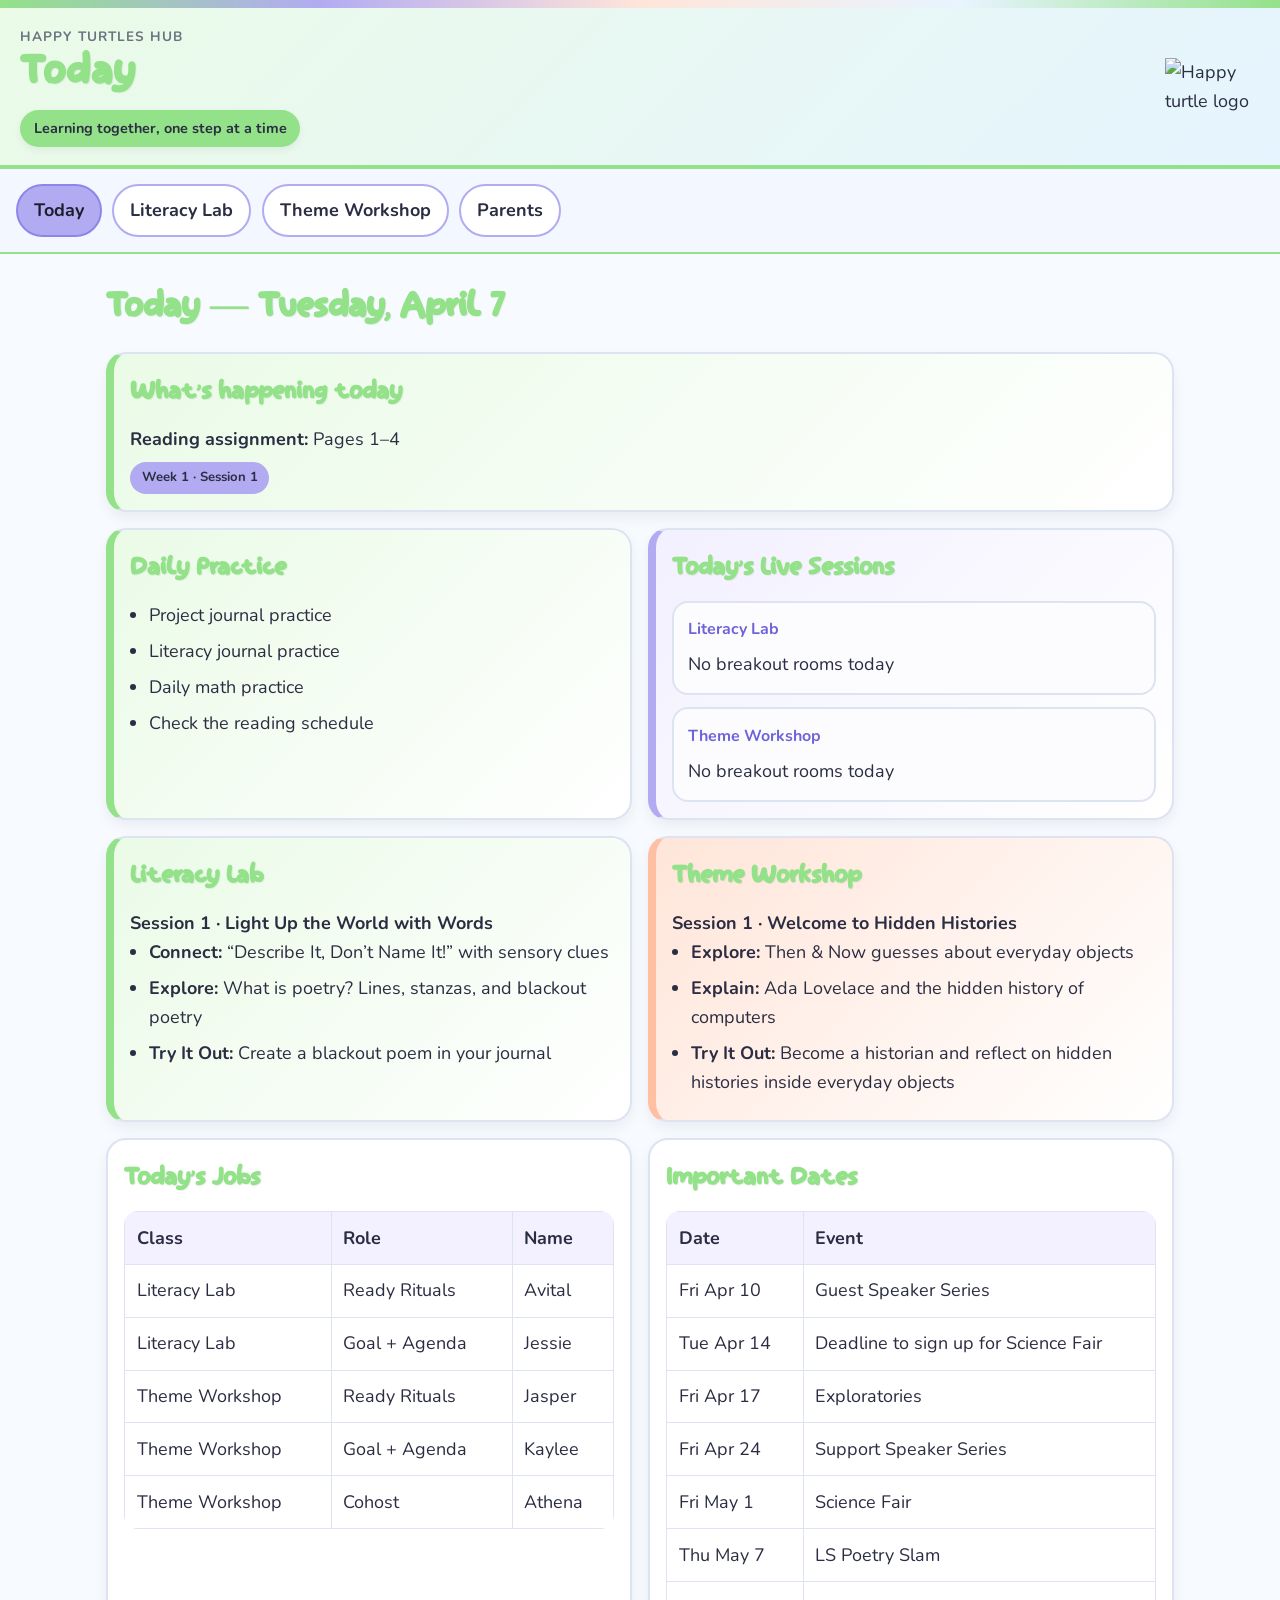
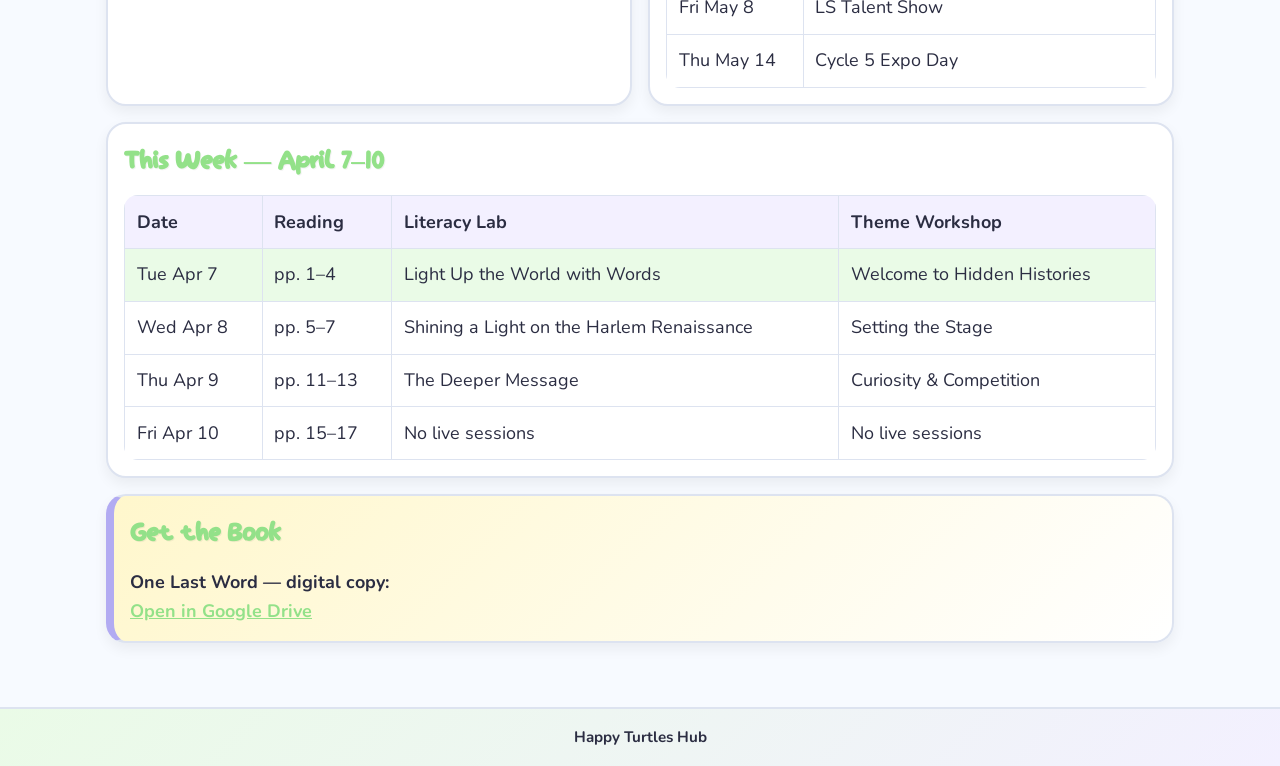
==== index.html @ a8bfcf40 "Improved readability: smaller heading font usage + bigger text" ====
<!DOCTYPE html>
<html lang="en">
<head>
  <link href="https://fonts.googleapis.com/css2?family=Nunito:wght@400;600;700&display=swap" rel="stylesheet">
  <meta charset="UTF-8" />
  <meta name="viewport" content="width=device-width, initial-scale=1.0" />
  <title>Happy Turtles Hub — Today</title>
  <link rel="stylesheet" href="style.css" />
</head>
<body data-page="today">
  <div class="top-bar"></div>

  <header class="site-header">
    <div class="branding">
      <div class="subtitle">Happy Turtles Hub</div>
      <h1>Today</h1>
      <div class="tagline">Learning together, one step at a time</div>
    </div>
    <div class="logo-wrap">
      <img src="images/happy-turtle.png" alt="Happy turtle logo" />
    </div>
  </header>

  <nav class="main-nav">
    <a href="index.html" data-page="today">Today</a>
    <a href="literacy.html" data-page="literacy">Literacy Lab</a>
    <a href="theme.html" data-page="theme">Theme Workshop</a>
    <a href="parents.html" data-page="parents">Parents</a>
  </nav>

  <main class="container">
    <h2 class="page-title">Today — Tuesday, April 7</h2>

    <section class="hero-card">
      <h3 class="section-title">What’s happening today</h3>
      <p><strong>Reading assignment:</strong> Pages 1–4</p>
      <div class="badge">Week 1 · Session 1</div>
    </section>

    <section class="grid-2">
      <div class="card green-card">
        <h3 class="section-title">Daily Practice</h3>
        <ul class="pretty-list">
          <li>Project journal practice</li>
          <li>Literacy journal practice</li>
          <li>Daily math practice</li>
          <li>Check the reading schedule</li>
        </ul>
      </div>

      <div class="card lavender-card">
        <h3 class="section-title">Today’s Live Sessions</h3>
        <div class="info-box">
          <h3>Literacy Lab</h3>
          <p>No breakout rooms today</p>
        </div>
        <div class="info-box" style="margin-top:.75rem;">
          <h3>Theme Workshop</h3>
          <p>No breakout rooms today</p>
        </div>
      </div>
    </section>

    <section class="grid-2">
      <div class="card green-card">
        <h3 class="section-title">Literacy Lab</h3>
        <p><strong>Session 1 · Light Up the World with Words</strong></p>
        <ul class="pretty-list">
          <li><strong>Connect:</strong> “Describe It, Don’t Name It!” with sensory clues</li>
          <li><strong>Explore:</strong> What is poetry? Lines, stanzas, and blackout poetry</li>
          <li><strong>Try It Out:</strong> Create a blackout poem in your journal</li>
        </ul>
      </div>

      <div class="card mauve-card">
        <h3 class="section-title">Theme Workshop</h3>
        <p><strong>Session 1 · Welcome to Hidden Histories</strong></p>
        <ul class="pretty-list">
          <li><strong>Explore:</strong> Then &amp; Now guesses about everyday objects</li>
          <li><strong>Explain:</strong> Ada Lovelace and the hidden history of computers</li>
          <li><strong>Try It Out:</strong> Become a historian and reflect on hidden histories inside everyday objects</li>
        </ul>
      </div>
    </section>

    <section class="grid-2">
      <div class="table-card">
        <h3 class="section-title">Today’s Jobs</h3>
        <div class="table-wrap">
          <table>
            <tr>
              <th>Class</th>
              <th>Role</th>
              <th>Name</th>
            </tr>
            <tr>
              <td>Literacy Lab</td>
              <td>Ready Rituals</td>
              <td>Avital</td>
            </tr>
            <tr>
              <td>Literacy Lab</td>
              <td>Goal + Agenda</td>
              <td>Jessie</td>
            </tr>
            <tr>
              <td>Theme Workshop</td>
              <td>Ready Rituals</td>
              <td>Jasper</td>
            </tr>
            <tr>
              <td>Theme Workshop</td>
              <td>Goal + Agenda</td>
              <td>Kaylee</td>
            </tr>
            <tr>
              <td>Theme Workshop</td>
              <td>Cohost</td>
              <td>Athena</td>
            </tr>
          </table>
        </div>
      </div>

      <div class="table-card">
        <h3 class="section-title">Important Dates</h3>
        <div class="table-wrap">
          <table>
            <tr>
              <th>Date</th>
              <th>Event</th>
            </tr>
            <tr><td>Fri Apr 10</td><td>Guest Speaker Series</td></tr>
            <tr><td>Tue Apr 14</td><td>Deadline to sign up for Science Fair</td></tr>
            <tr><td>Fri Apr 17</td><td>Exploratories</td></tr>
            <tr><td>Fri Apr 24</td><td>Support Speaker Series</td></tr>
            <tr><td>Fri May 1</td><td>Science Fair</td></tr>
            <tr><td>Thu May 7</td><td>LS Poetry Slam</td></tr>
            <tr><td>Fri May 8</td><td>LS Talent Show</td></tr>
            <tr><td>Thu May 14</td><td>Cycle 5 Expo Day</td></tr>
          </table>
        </div>
      </div>
    </section>

    <section class="table-card">
      <h3 class="section-title">This Week — April 7–10</h3>
      <div class="table-wrap">
        <table>
          <tr>
            <th>Date</th>
            <th>Reading</th>
            <th>Literacy Lab</th>
            <th>Theme Workshop</th>
          </tr>
          <tr class="highlight">
            <td>Tue Apr 7</td>
            <td>pp. 1–4</td>
            <td>Light Up the World with Words</td>
            <td>Welcome to Hidden Histories</td>
          </tr>
          <tr>
            <td>Wed Apr 8</td>
            <td>pp. 5–7</td>
            <td>Shining a Light on the Harlem Renaissance</td>
            <td>Setting the Stage</td>
          </tr>
          <tr>
            <td>Thu Apr 9</td>
            <td>pp. 11–13</td>
            <td>The Deeper Message</td>
            <td>Curiosity &amp; Competition</td>
          </tr>
          <tr>
            <td>Fri Apr 10</td>
            <td>pp. 15–17</td>
            <td>No live sessions</td>
            <td>No live sessions</td>
          </tr>
        </table>
      </div>
    </section>

    <section class="notice">
      <h3 class="section-title">Get the Book</h3>
      <p><strong>One Last Word — digital copy:</strong></p>
      <p><a href="https://drive.google.com/file/d/1UUTqs_-cqNuvgkLL2wkO8RVBttoRMErt/view" target="_blank">Open in Google Drive</a></p>
    </section>
  </main>

  <footer class="footer">Happy Turtles Hub</footer>
  <script src="script.js"></script>
</body>
</html>
---- style.css ----
@font-face {
  font-family: 'TurtleBubble';
  src: url('fonts/KinderChildKawaiiBubble-WpnAz.otf') format('opentype');
}

* {
  box-sizing: border-box;
  margin: 0;
  padding: 0;
}

:root {
  --green-light: #93E189;
  --green-medium: #61C96B;
  --green-dark: #3FA34D;

  --lavender: #B2ABF2;
  --lavender-dark: #8F85E8;
  --lavender-light: #F3F0FF;

  --mint: #EAFBE7;
  --peach: #FFE5D9;
  --sky: #E8F4FF;
  --butter: #FFF7CC;
  --pink: #FFE8F3;

  --white: #ffffff;
  --offwhite: #F7FAFF;
  --text: #2B2D42;
  --muted: #6B7280;
  --border: #DDE3F0;

  --heading-font: 'TurtleBubble', cursive;
  --body-font: Arial, Helvetica, sans-serif;
}

html {
  scroll-behavior: smooth;
}

body {
  font-family: "Nunito", Arial, sans-serif;
  font-size: 18px; /* bigger base text */
  background: var(--offwhite);
  color: var(--text);
  line-height: 1.6;
}

a {
  color: var(--green-light);
  font-weight: 700;
}

a:hover {
  opacity: 0.9;
}

.top-bar {
  height: 8px;
  background: linear-gradient(
    90deg,
    var(--green-light),
    var(--lavender),
    var(--peach),
    var(--sky),
    var(--green-light)
  );
}

.site-header {
  background: linear-gradient(135deg, #EAFBE7, #E6F4FF);
  color: var(--text);
  padding: 1.15rem 1.25rem;
  display: flex;
  justify-content: space-between;
  align-items: center;
  gap: 1rem;
  flex-wrap: wrap;
  border-bottom: 4px solid var(--green-light);
}

.branding h1 {
  font-family: var(--heading-font);
  font-size: 2.8rem;   /* bigger */
  color: var(--green-light);  /* switched color */
  margin-bottom: 0.25rem;
  letter-spacing: 1px;
  line-height: 1.05;
  text-shadow: 1px 1px 0px rgba(0,0,0,0.05);
}

.branding .subtitle {
  font-size: 0.85rem;
  letter-spacing: 0.08em;
  text-transform: uppercase;
  color: var(--muted);
  font-weight: 700;
}

.branding .tagline {
  margin-top: 0.65rem;
  display: inline-block;
  background: var(--green-light);
  color: var(--text);
  padding: 0.45rem 0.85rem;
  border-radius: 999px;
  font-size: 0.9rem;
  font-weight: bold;
  box-shadow: 0 3px 8px rgba(0, 0, 0, 0.06);
}

.logo-wrap img {
  width: 95px;
  height: auto;
  display: block;
}

.main-nav {
  background: #F3F7FF;
  display: flex;
  flex-wrap: wrap;
  gap: 0.65rem;
  padding: 0.9rem 1rem;
  border-bottom: 2px solid var(--green-light);
}

.main-nav a {
  color: var(--text);
  text-decoration: none;
  padding: 0.65rem 1rem;
  border-radius: 999px;
  font-weight: bold;
  background: var(--white);
  border: 2px solid var(--lavender);
  transition: all 0.2s ease;
}

.main-nav a:hover {
  background: var(--green-light);
  color: var(--green-light);
}

.main-nav a.active {
  background: var(--lavender);
  color: #1D1E2C;
  border-color: var(--lavender-dark);
}

.container {
  max-width: 1100px;
  margin: 0 auto;
  padding: 1.3rem 1rem 3rem;
}

.page-title {
  font-family: var(--heading-font);
  font-size: 2.4rem;   /* bigger */
  color: var(--green-light);
  margin-bottom: 1rem;
  text-shadow: 1px 1px 0px rgba(0,0,0,0.05);
}

.card,
.hero-card,
.notice,
.table-card {
  background: var(--white);
  border: 2px solid var(--border);
  border-radius: 20px;
  padding: 1rem;
  margin-bottom: 1rem;
  box-shadow: 0 6px 14px rgba(0, 0, 0, 0.06);
}

.hero-card {
  background: linear-gradient(135deg, var(--mint), var(--white));
  border-left: 8px solid var(--green-light);
}

.notice {
  background: linear-gradient(135deg, var(--butter), var(--white));
  border-left: 8px solid var(--lavender);
}

.section-title {
  font-family: var(--heading-font);
  font-size: 1.7rem;   /* bigger */
  color: var(--green-light);
  margin-bottom: 0.75rem;
  text-shadow: 1px 1px 0px rgba(0,0,0,0.05);
}

.subtle {
  color: var(--muted);
  font-size: 0.95rem;
}

.badge {
  display: inline-block;
  background: var(--lavender);
  color: var(--text);
  font-weight: bold;
  font-size: 0.82rem;
  border-radius: 999px;
  padding: 0.32rem 0.72rem;
  margin-top: 0.5rem;
}

.grid-2,
.grid-3 {
  display: grid;
  gap: 1rem;
}

.grid-2 {
  grid-template-columns: 1fr 1fr;
}

.grid-3 {
  grid-template-columns: repeat(3, 1fr);
}

.info-box {
  background: #FCFCFF;
  border: 2px solid var(--border);
  border-radius: 16px;
  padding: 0.9rem;
}

.info-box h3 {
  font-size: 1rem;
  margin-bottom: 0.45rem;
  color: #6F63D9;
}

ul.pretty-list {
  padding-left: 1.2rem;
}

ul.pretty-list li {
  margin-bottom: 0.45rem;
}

.table-wrap {
  overflow-x: auto;
}

table {
  width: 100%;
  border-collapse: collapse;
  background: var(--white);
  border-radius: 14px;
  overflow: hidden;
}

th,
td {
  border: 1px solid var(--border);
  padding: 0.72rem;
  text-align: left;
  vertical-align: top;
}

th {
  background: var(--lavender-light);
  color: var(--text);
}

.highlight {
  background: var(--mint);
}

.mauve-card {
  border-left: 8px solid #FFBFA3;
  background: linear-gradient(135deg, var(--peach), var(--white));
}

.navy-card {
  border-left: 8px solid #9ED8FF;
  background: linear-gradient(135deg, var(--sky), var(--white));
}

.green-card {
  border-left: 8px solid var(--green-light);
  background: linear-gradient(135deg, var(--mint), var(--white));
}

.lavender-card {
  border-left: 8px solid var(--lavender);
  background: linear-gradient(135deg, var(--lavender-light), var(--white));
}

.footer {
  background: linear-gradient(135deg, var(--mint), var(--lavender-light));
  color: var(--text);
  text-align: center;
  padding: 1rem;
  font-size: 0.95rem;
  border-top: 2px solid var(--border);
  font-weight: 700;
}

.small {
  font-size: 0.85rem;
}

@media (max-width: 800px) {
  .grid-2,
  .grid-3 {
    grid-template-columns: 1fr;
  }
}

@media (max-width: 700px) {
  .site-header {
    align-items: flex-start;
    padding: 1rem;
  }

  .branding h1 {
    font-size: 1.9rem;
  }

  .page-title {
    font-size: 1.7rem;
  }

  .section-title {
    font-size: 1.25rem;
  }

  .logo-wrap img {
    width: 72px;
  }

  .main-nav {
    flex-direction: column;
    align-items: stretch;
  }

  .main-nav a {
    text-align: center;
  }

  .container {
    padding: 1rem 0.85rem 2rem;
  }

  th,
  td {
    padding: 0.6rem;
    font-size: 0.92rem;
  }
}
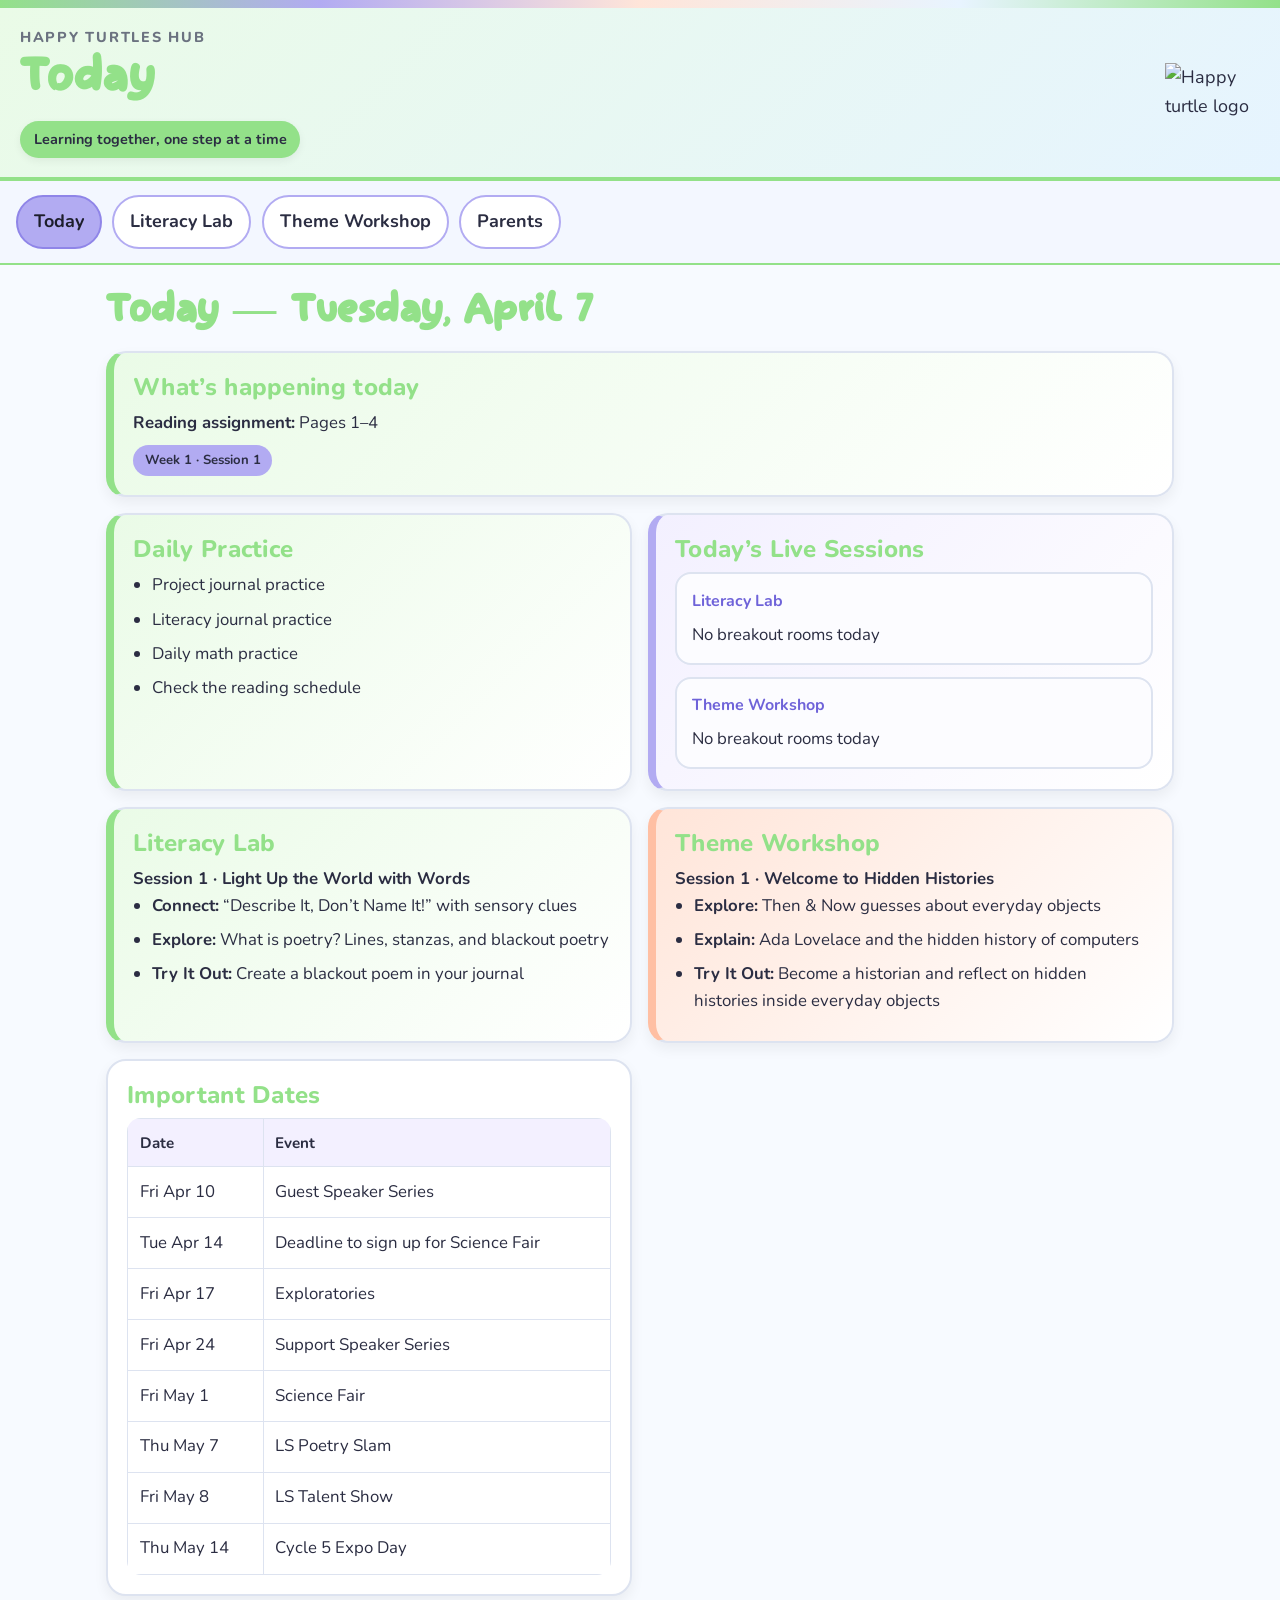
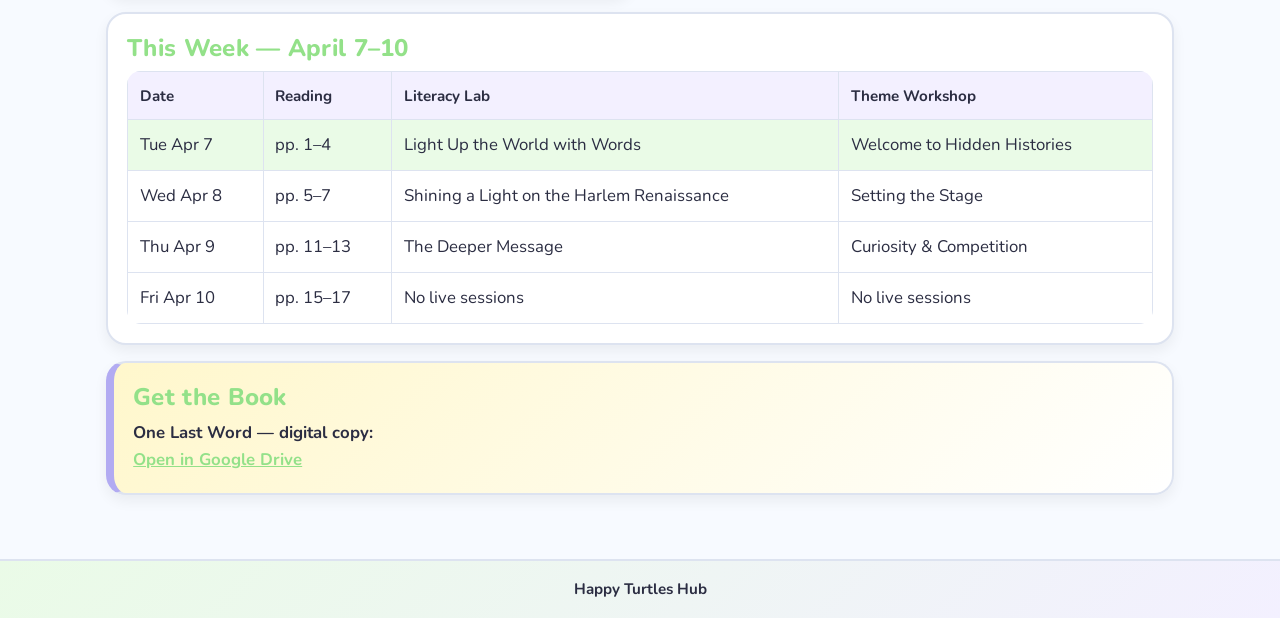
==== commit e127a359: "Improved title readability and removed todays jobs section" ====
--- a/index.html
+++ b/index.html
@@ -85,44 +85,6 @@
 
     <section class="grid-2">
       <div class="table-card">
-        <h3 class="section-title">Today’s Jobs</h3>
-        <div class="table-wrap">
-          <table>
-            <tr>
-              <th>Class</th>
-              <th>Role</th>
-              <th>Name</th>
-            </tr>
-            <tr>
-              <td>Literacy Lab</td>
-              <td>Ready Rituals</td>
-              <td>Avital</td>
-            </tr>
-            <tr>
-              <td>Literacy Lab</td>
-              <td>Goal + Agenda</td>
-              <td>Jessie</td>
-            </tr>
-            <tr>
-              <td>Theme Workshop</td>
-              <td>Ready Rituals</td>
-              <td>Jasper</td>
-            </tr>
-            <tr>
-              <td>Theme Workshop</td>
-              <td>Goal + Agenda</td>
-              <td>Kaylee</td>
-            </tr>
-            <tr>
-              <td>Theme Workshop</td>
-              <td>Cohost</td>
-              <td>Athena</td>
-            </tr>
-          </table>
-        </div>
-      </div>
-
-      <div class="table-card">
         <h3 class="section-title">Important Dates</h3>
         <div class="table-wrap">
           <table>
--- a/style.css
+++ b/style.css
@@ -81,20 +81,19 @@
 
 .branding h1 {
   font-family: var(--heading-font);
-  font-size: 2.8rem;   /* bigger */
-  color: var(--green-light);  /* switched color */
-  margin-bottom: 0.25rem;
-  letter-spacing: 1px;
-  line-height: 1.05;
-  text-shadow: 1px 1px 0px rgba(0,0,0,0.05);
+  font-size: 3.2rem;
+  color: var(--green-light);
+  margin-bottom: 0.35rem;
+  letter-spacing: 2px;
+  line-height: 1.08;
 }
 
 .branding .subtitle {
-  font-size: 0.85rem;
-  letter-spacing: 0.08em;
+  font-size: 0.9rem;
+  letter-spacing: 0.12em;
   text-transform: uppercase;
   color: var(--muted);
-  font-weight: 700;
+  font-weight: 800;
 }
 
 .branding .tagline {
@@ -154,10 +153,11 @@
 
 .page-title {
   font-family: var(--heading-font);
-  font-size: 2.4rem;   /* bigger */
-  color: var(--green-light);
-  margin-bottom: 1rem;
-  text-shadow: 1px 1px 0px rgba(0,0,0,0.05);
+  font-size: 2.7rem;
+  color: var(--green-light);
+  margin-bottom: 1.1rem;
+  letter-spacing: 1.5px;
+  line-height: 1.1;
 }
 
 .card,
@@ -183,11 +183,40 @@
 }
 
 .section-title {
-  font-family: var(--heading-font);
-  font-size: 1.7rem;   /* bigger */
-  color: var(--green-light);
-  margin-bottom: 0.75rem;
-  text-shadow: 1px 1px 0px rgba(0,0,0,0.05);
+  font-family: "Nunito", Arial, sans-serif;
+  font-size: 1.5rem;
+  font-weight: 800;
+  color: var(--green-light);
+  margin-bottom: 0.65rem;
+  line-height: 1.25;
+  letter-spacing: 0.3px;
+}
+
+p, li, td {
+  font-size: 1.05rem;
+}
+
+th {
+  font-size: 0.95rem;
+}
+
+.small {
+  font-size: 0.9rem;
+}
+
+.card,
+.hero-card,
+.table-card,
+.notice {
+  padding: 1.2rem;
+}
+
+.section-title {
+  margin-bottom: 0.5rem;
+}
+
+ul.pretty-list li {
+  margin-bottom: 0.35rem;
 }
 
 .subtle {
@@ -318,15 +347,17 @@
   }
 
   .branding h1 {
-    font-size: 1.9rem;
+    font-size: 2.5rem;
+    letter-spacing: 1.5px;
   }
 
   .page-title {
-    font-size: 1.7rem;
+    font-size: 2.2rem;
+    letter-spacing: 1px;
   }
 
   .section-title {
-    font-size: 1.25rem;
+    font-size: 1.3rem;
   }
 
   .logo-wrap img {
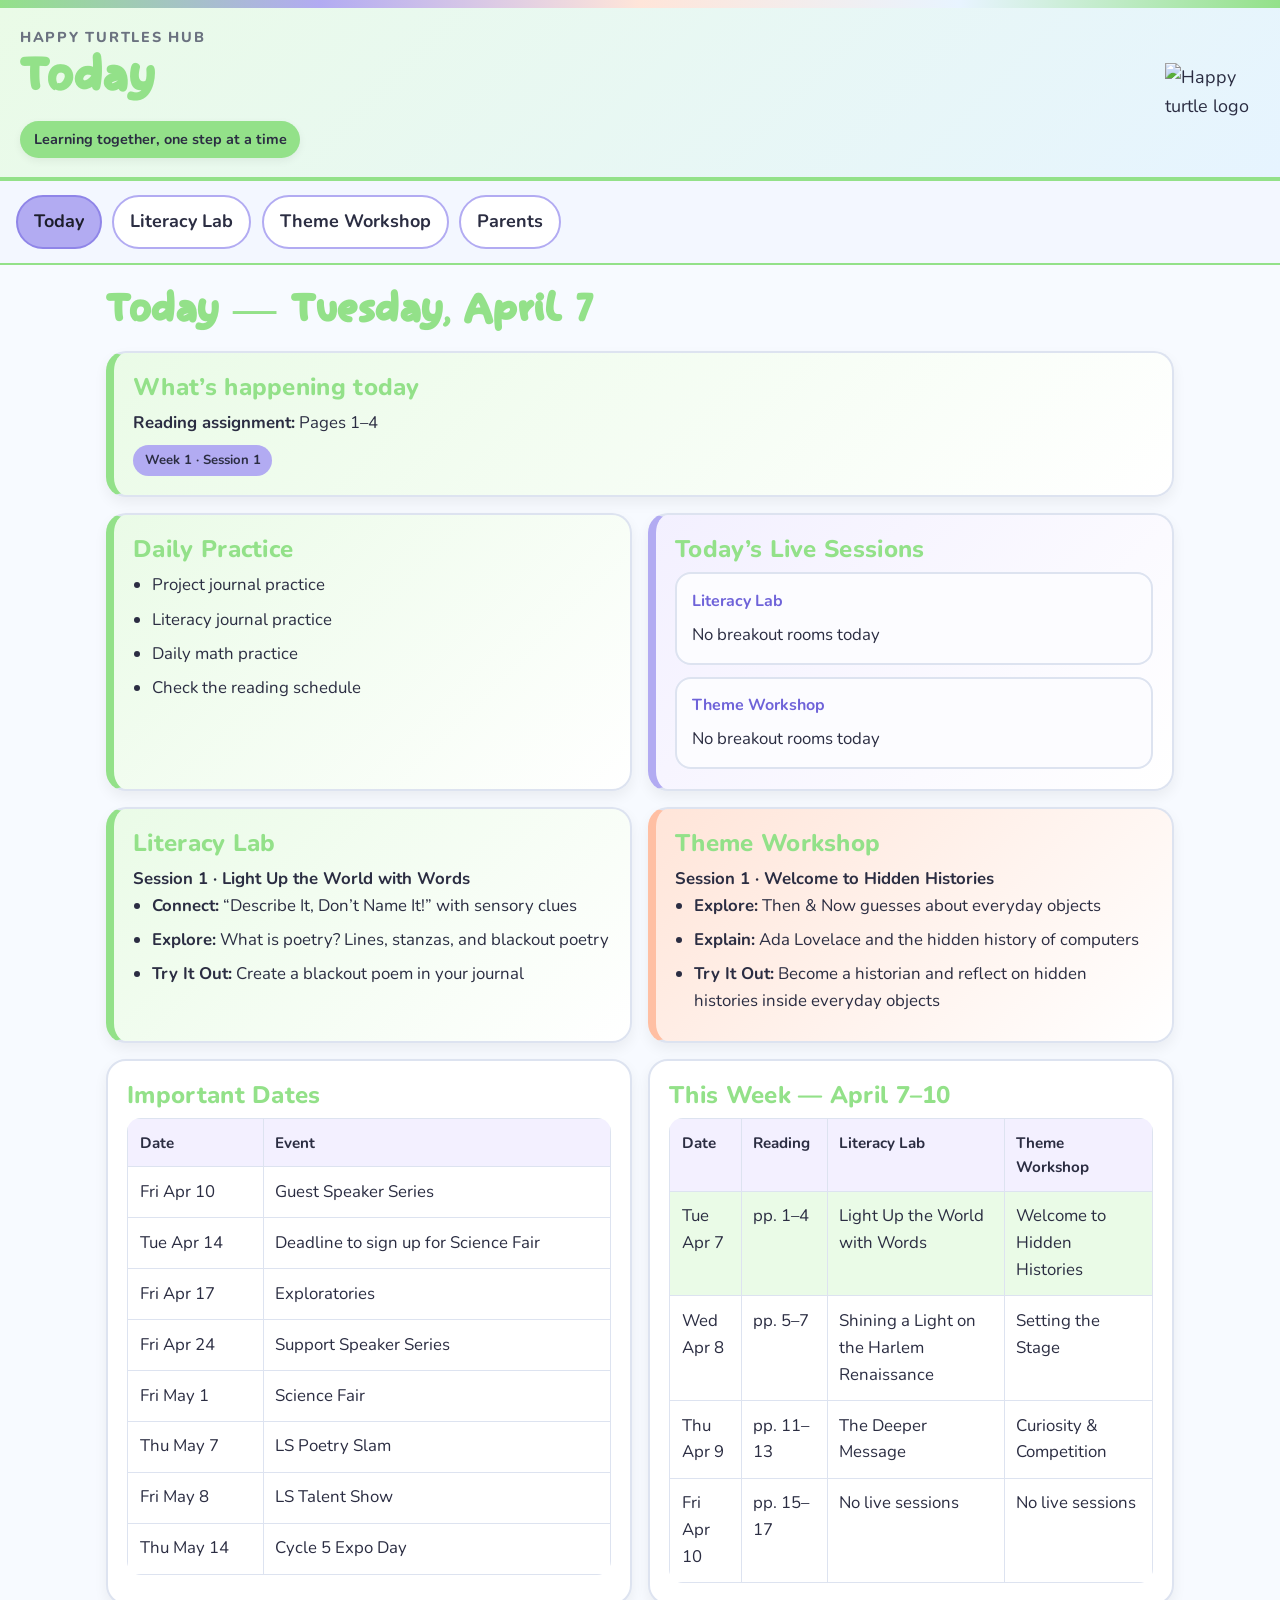
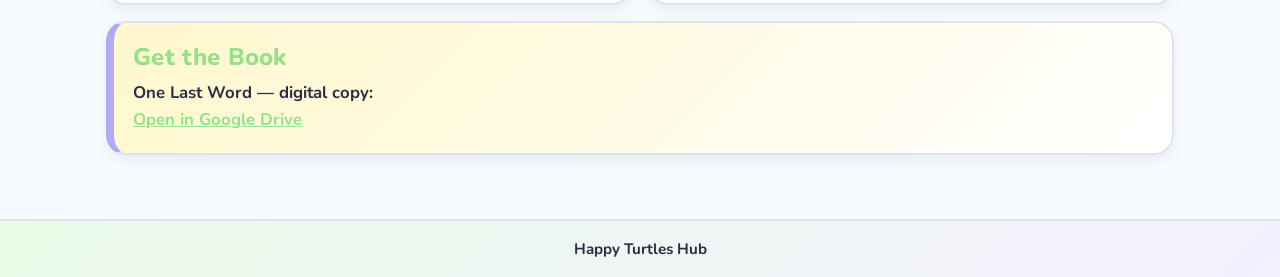
==== commit 7e240f2a: "Put This Week next to Important Dates" ====
--- a/index.html
+++ b/index.html
@@ -83,65 +83,69 @@
       </div>
     </section>
 
-    <section class="grid-2">
-      <div class="table-card">
-        <h3 class="section-title">Important Dates</h3>
-        <div class="table-wrap">
-          <table>
-            <tr>
-              <th>Date</th>
-              <th>Event</th>
-            </tr>
-            <tr><td>Fri Apr 10</td><td>Guest Speaker Series</td></tr>
-            <tr><td>Tue Apr 14</td><td>Deadline to sign up for Science Fair</td></tr>
-            <tr><td>Fri Apr 17</td><td>Exploratories</td></tr>
-            <tr><td>Fri Apr 24</td><td>Support Speaker Series</td></tr>
-            <tr><td>Fri May 1</td><td>Science Fair</td></tr>
-            <tr><td>Thu May 7</td><td>LS Poetry Slam</td></tr>
-            <tr><td>Fri May 8</td><td>LS Talent Show</td></tr>
-            <tr><td>Thu May 14</td><td>Cycle 5 Expo Day</td></tr>
-          </table>
-        </div>
-      </div>
-    </section>
+   <section class="grid-2">
+  
+  <!-- Important Dates -->
+  <div class="table-card">
+    <h3 class="section-title">Important Dates</h3>
+    <div class="table-wrap">
+      <table>
+        <tr>
+          <th>Date</th>
+          <th>Event</th>
+        </tr>
+        <tr><td>Fri Apr 10</td><td>Guest Speaker Series</td></tr>
+        <tr><td>Tue Apr 14</td><td>Deadline to sign up for Science Fair</td></tr>
+        <tr><td>Fri Apr 17</td><td>Exploratories</td></tr>
+        <tr><td>Fri Apr 24</td><td>Support Speaker Series</td></tr>
+        <tr><td>Fri May 1</td><td>Science Fair</td></tr>
+        <tr><td>Thu May 7</td><td>LS Poetry Slam</td></tr>
+        <tr><td>Fri May 8</td><td>LS Talent Show</td></tr>
+        <tr><td>Thu May 14</td><td>Cycle 5 Expo Day</td></tr>
+      </table>
+    </div>
+  </div>
 
-    <section class="table-card">
-      <h3 class="section-title">This Week — April 7–10</h3>
-      <div class="table-wrap">
-        <table>
-          <tr>
-            <th>Date</th>
-            <th>Reading</th>
-            <th>Literacy Lab</th>
-            <th>Theme Workshop</th>
-          </tr>
-          <tr class="highlight">
-            <td>Tue Apr 7</td>
-            <td>pp. 1–4</td>
-            <td>Light Up the World with Words</td>
-            <td>Welcome to Hidden Histories</td>
-          </tr>
-          <tr>
-            <td>Wed Apr 8</td>
-            <td>pp. 5–7</td>
-            <td>Shining a Light on the Harlem Renaissance</td>
-            <td>Setting the Stage</td>
-          </tr>
-          <tr>
-            <td>Thu Apr 9</td>
-            <td>pp. 11–13</td>
-            <td>The Deeper Message</td>
-            <td>Curiosity &amp; Competition</td>
-          </tr>
-          <tr>
-            <td>Fri Apr 10</td>
-            <td>pp. 15–17</td>
-            <td>No live sessions</td>
-            <td>No live sessions</td>
-          </tr>
-        </table>
-      </div>
-    </section>
+  <!-- This Week -->
+  <div class="table-card">
+    <h3 class="section-title">This Week — April 7–10</h3>
+    <div class="table-wrap">
+      <table>
+        <tr>
+          <th>Date</th>
+          <th>Reading</th>
+          <th>Literacy Lab</th>
+          <th>Theme Workshop</th>
+        </tr>
+        <tr class="highlight">
+          <td>Tue Apr 7</td>
+          <td>pp. 1–4</td>
+          <td>Light Up the World with Words</td>
+          <td>Welcome to Hidden Histories</td>
+        </tr>
+        <tr>
+          <td>Wed Apr 8</td>
+          <td>pp. 5–7</td>
+          <td>Shining a Light on the Harlem Renaissance</td>
+          <td>Setting the Stage</td>
+        </tr>
+        <tr>
+          <td>Thu Apr 9</td>
+          <td>pp. 11–13</td>
+          <td>The Deeper Message</td>
+          <td>Curiosity &amp; Competition</td>
+        </tr>
+        <tr>
+          <td>Fri Apr 10</td>
+          <td>pp. 15–17</td>
+          <td>No live sessions</td>
+          <td>No live sessions</td>
+        </tr>
+      </table>
+    </div>
+  </div>
+
+</section>
 
     <section class="notice">
       <h3 class="section-title">Get the Book</h3>
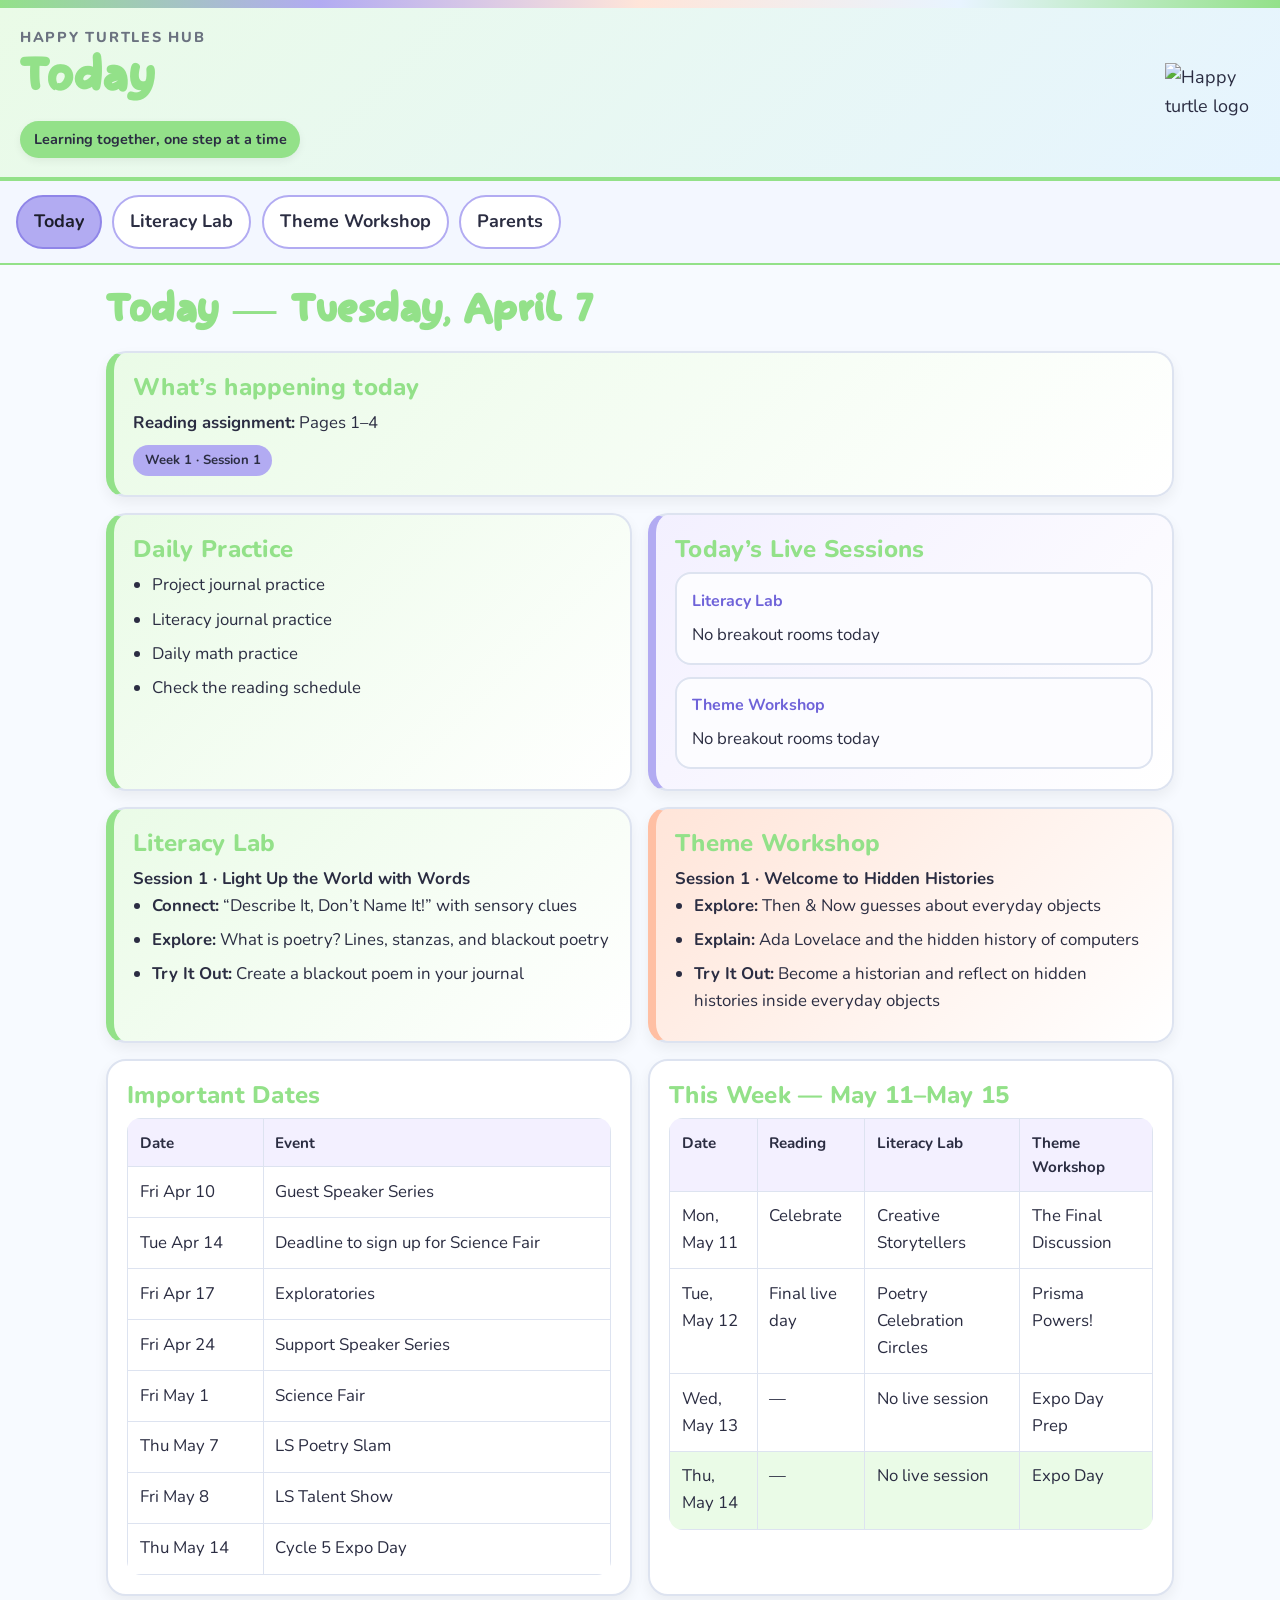
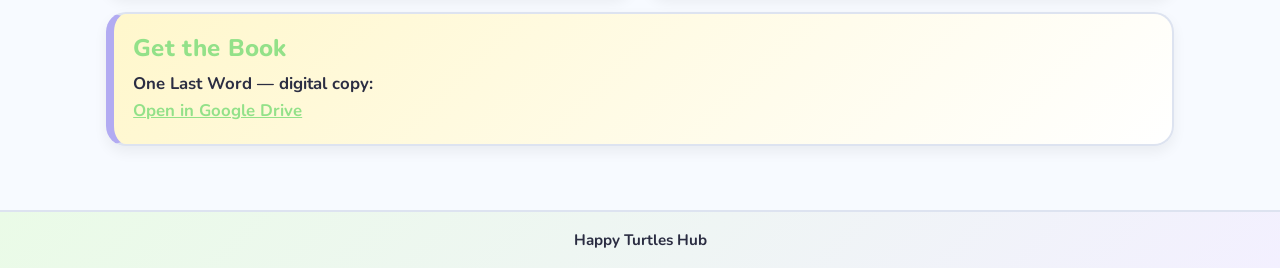
==== commit dbc1be38: "Made This Week section dynamic again" ====
--- a/index.html
+++ b/index.html
@@ -107,43 +107,22 @@
   </div>
 
   <!-- This Week -->
-  <div class="table-card">
-    <h3 class="section-title">This Week — April 7–10</h3>
-    <div class="table-wrap">
-      <table>
+<section class="table-card">
+  <h3 class="section-title" id="thisWeekHeading">This Week</h3>
+  <div class="table-wrap">
+    <table>
+      <thead>
         <tr>
           <th>Date</th>
           <th>Reading</th>
           <th>Literacy Lab</th>
           <th>Theme Workshop</th>
         </tr>
-        <tr class="highlight">
-          <td>Tue Apr 7</td>
-          <td>pp. 1–4</td>
-          <td>Light Up the World with Words</td>
-          <td>Welcome to Hidden Histories</td>
-        </tr>
-        <tr>
-          <td>Wed Apr 8</td>
-          <td>pp. 5–7</td>
-          <td>Shining a Light on the Harlem Renaissance</td>
-          <td>Setting the Stage</td>
-        </tr>
-        <tr>
-          <td>Thu Apr 9</td>
-          <td>pp. 11–13</td>
-          <td>The Deeper Message</td>
-          <td>Curiosity &amp; Competition</td>
-        </tr>
-        <tr>
-          <td>Fri Apr 10</td>
-          <td>pp. 15–17</td>
-          <td>No live sessions</td>
-          <td>No live sessions</td>
-        </tr>
-      </table>
-    </div>
+      </thead>
+      <tbody id="thisWeekBody"></tbody>
+    </table>
   </div>
+</section>
 
 </section>
 
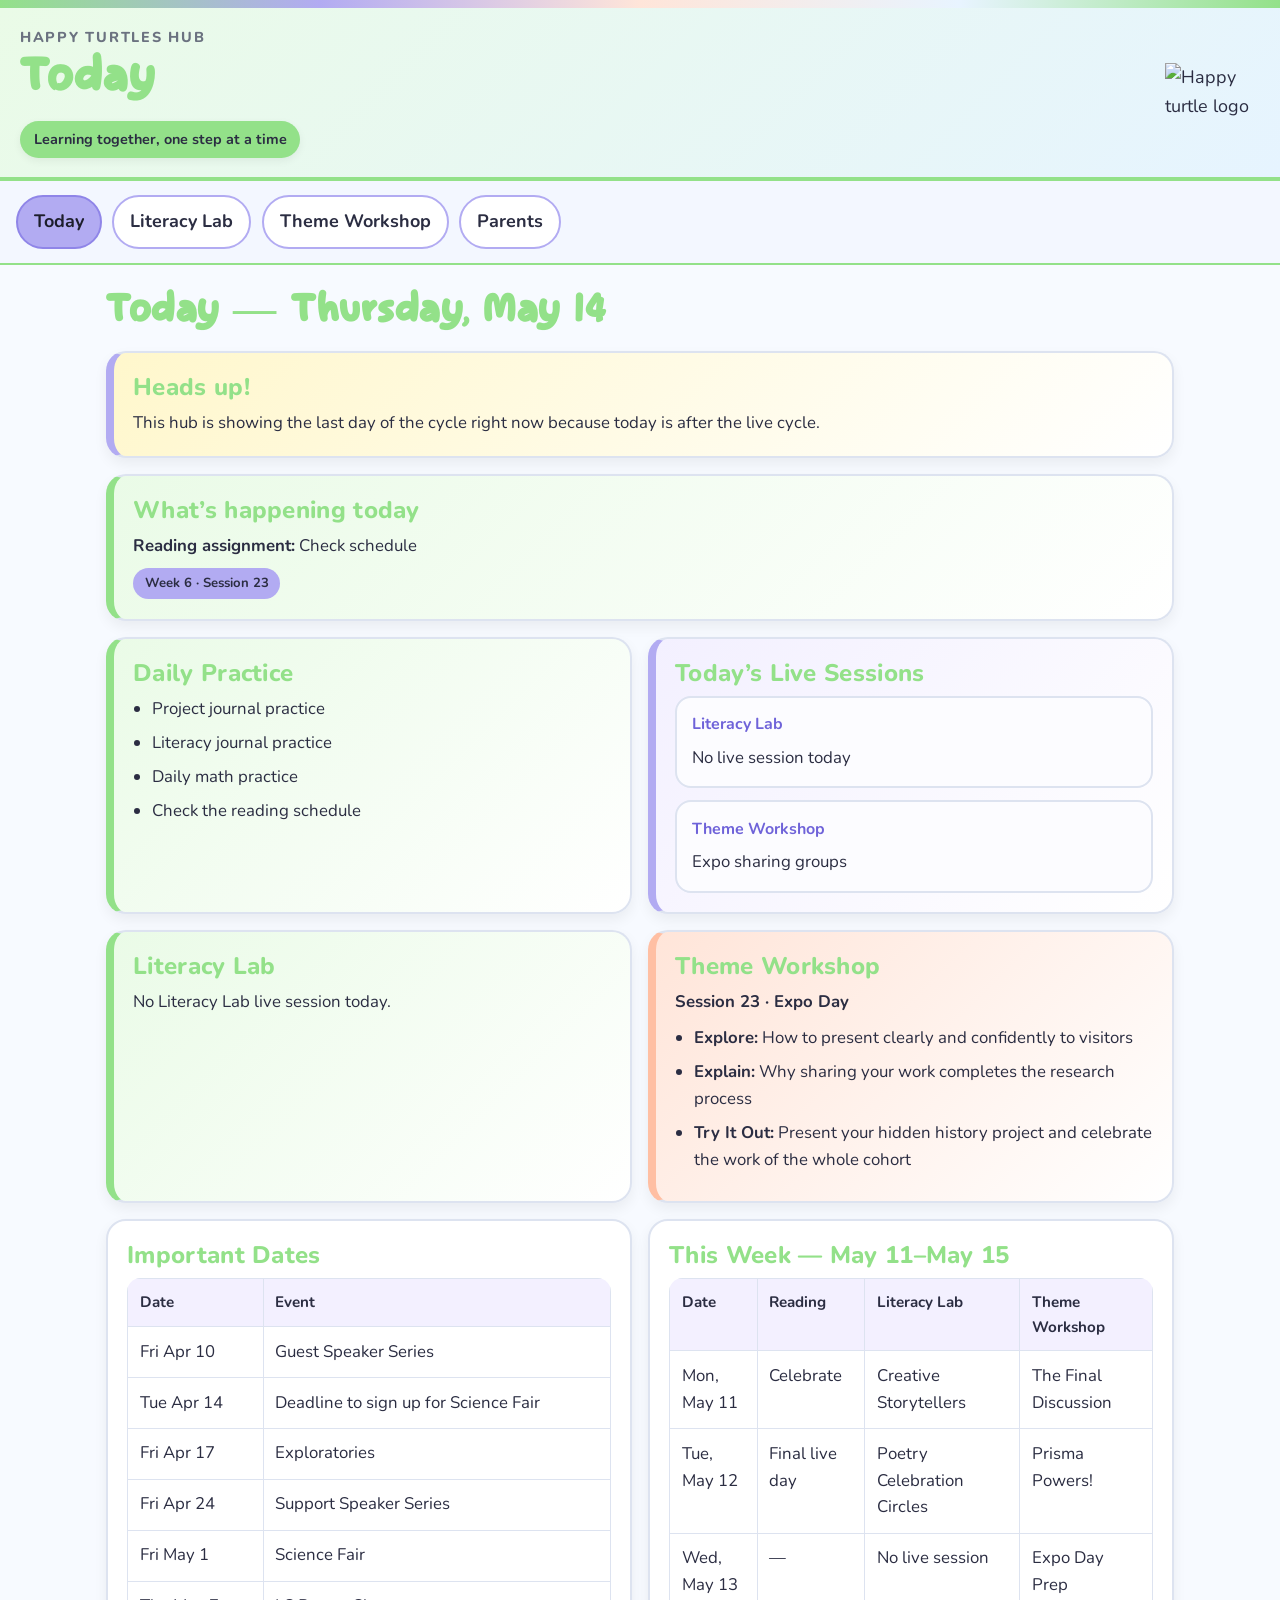
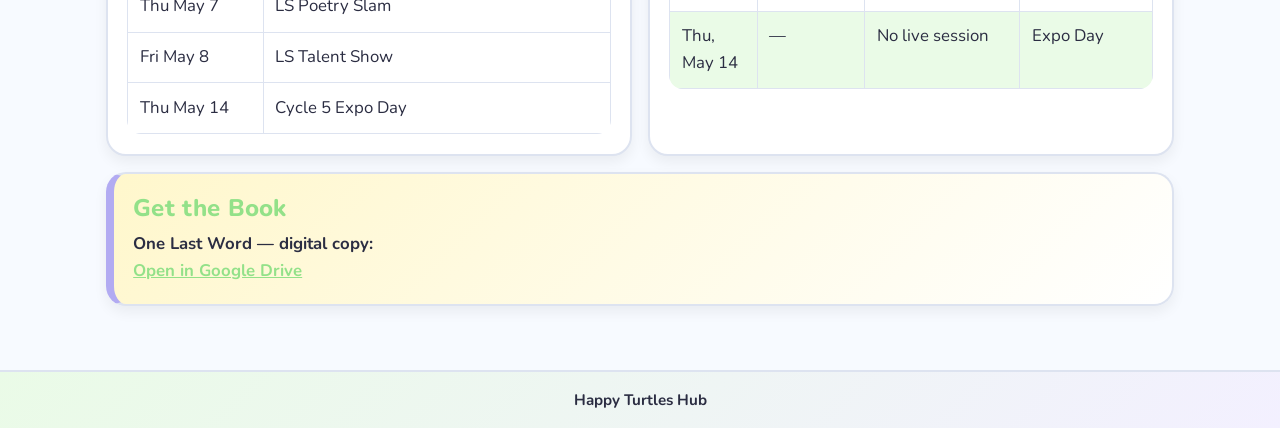
==== commit 6bb476e2: "Restore dynamic Today page without todays jobs" ====
--- a/index.html
+++ b/index.html
@@ -1,10 +1,10 @@
 <!DOCTYPE html>
 <html lang="en">
 <head>
-  <link href="https://fonts.googleapis.com/css2?family=Nunito:wght@400;600;700&display=swap" rel="stylesheet">
   <meta charset="UTF-8" />
   <meta name="viewport" content="width=device-width, initial-scale=1.0" />
   <title>Happy Turtles Hub — Today</title>
+  <link href="https://fonts.googleapis.com/css2?family=Nunito:wght@400;600;700;800&display=swap" rel="stylesheet">
   <link rel="stylesheet" href="style.css" />
 </head>
 <body data-page="today">
@@ -29,102 +29,85 @@
   </nav>
 
   <main class="container">
-    <h2 class="page-title">Today — Tuesday, April 7</h2>
+    <h2 class="page-title" id="todayPageTitle">Today</h2>
 
-    <section class="hero-card">
+    <div id="todayNotice"></div>
+
+    <section class="hero-card" id="todayHero">
       <h3 class="section-title">What’s happening today</h3>
-      <p><strong>Reading assignment:</strong> Pages 1–4</p>
-      <div class="badge">Week 1 · Session 1</div>
+      <p><strong>Reading assignment:</strong> <span id="readingAssignment">Check schedule</span></p>
+      <div class="badge" id="todayBadge">Week 1</div>
     </section>
 
     <section class="grid-2">
       <div class="card green-card">
         <h3 class="section-title">Daily Practice</h3>
-        <ul class="pretty-list">
-          <li>Project journal practice</li>
-          <li>Literacy journal practice</li>
-          <li>Daily math practice</li>
-          <li>Check the reading schedule</li>
-        </ul>
+        <ul class="pretty-list" id="dailyPracticeList"></ul>
       </div>
 
       <div class="card lavender-card">
         <h3 class="section-title">Today’s Live Sessions</h3>
         <div class="info-box">
           <h3>Literacy Lab</h3>
-          <p>No breakout rooms today</p>
+          <p id="litLiveSession">No live session today</p>
         </div>
         <div class="info-box" style="margin-top:.75rem;">
           <h3>Theme Workshop</h3>
-          <p>No breakout rooms today</p>
+          <p id="themeLiveSession">No live session today</p>
         </div>
       </div>
     </section>
 
     <section class="grid-2">
-      <div class="card green-card">
+      <div class="card green-card" id="litOverviewCard">
         <h3 class="section-title">Literacy Lab</h3>
-        <p><strong>Session 1 · Light Up the World with Words</strong></p>
-        <ul class="pretty-list">
-          <li><strong>Connect:</strong> “Describe It, Don’t Name It!” with sensory clues</li>
-          <li><strong>Explore:</strong> What is poetry? Lines, stanzas, and blackout poetry</li>
-          <li><strong>Try It Out:</strong> Create a blackout poem in your journal</li>
-        </ul>
+        <div id="litOverviewContent"></div>
       </div>
 
-      <div class="card mauve-card">
+      <div class="card mauve-card" id="themeOverviewCard">
         <h3 class="section-title">Theme Workshop</h3>
-        <p><strong>Session 1 · Welcome to Hidden Histories</strong></p>
-        <ul class="pretty-list">
-          <li><strong>Explore:</strong> Then &amp; Now guesses about everyday objects</li>
-          <li><strong>Explain:</strong> Ada Lovelace and the hidden history of computers</li>
-          <li><strong>Try It Out:</strong> Become a historian and reflect on hidden histories inside everyday objects</li>
-        </ul>
+        <div id="themeOverviewContent"></div>
       </div>
     </section>
 
-   <section class="grid-2">
-  
-  <!-- Important Dates -->
-  <div class="table-card">
-    <h3 class="section-title">Important Dates</h3>
-    <div class="table-wrap">
-      <table>
-        <tr>
-          <th>Date</th>
-          <th>Event</th>
-        </tr>
-        <tr><td>Fri Apr 10</td><td>Guest Speaker Series</td></tr>
-        <tr><td>Tue Apr 14</td><td>Deadline to sign up for Science Fair</td></tr>
-        <tr><td>Fri Apr 17</td><td>Exploratories</td></tr>
-        <tr><td>Fri Apr 24</td><td>Support Speaker Series</td></tr>
-        <tr><td>Fri May 1</td><td>Science Fair</td></tr>
-        <tr><td>Thu May 7</td><td>LS Poetry Slam</td></tr>
-        <tr><td>Fri May 8</td><td>LS Talent Show</td></tr>
-        <tr><td>Thu May 14</td><td>Cycle 5 Expo Day</td></tr>
-      </table>
-    </div>
-  </div>
+    <section class="grid-2">
+      <div class="table-card">
+        <h3 class="section-title">Important Dates</h3>
+        <div class="table-wrap">
+          <table>
+            <tr>
+              <th>Date</th>
+              <th>Event</th>
+            </tr>
+            <tr><td>Fri Apr 10</td><td>Guest Speaker Series</td></tr>
+            <tr><td>Tue Apr 14</td><td>Deadline to sign up for Science Fair</td></tr>
+            <tr><td>Fri Apr 17</td><td>Exploratories</td></tr>
+            <tr><td>Fri Apr 24</td><td>Support Speaker Series</td></tr>
+            <tr><td>Fri May 1</td><td>Science Fair</td></tr>
+            <tr><td>Thu May 7</td><td>LS Poetry Slam</td></tr>
+            <tr><td>Fri May 8</td><td>LS Talent Show</td></tr>
+            <tr><td>Thu May 14</td><td>Cycle 5 Expo Day</td></tr>
+          </table>
+        </div>
+      </div>
 
-  <!-- This Week -->
-<section class="table-card">
-  <h3 class="section-title" id="thisWeekHeading">This Week</h3>
-  <div class="table-wrap">
-    <table>
-      <thead>
-        <tr>
-          <th>Date</th>
-          <th>Reading</th>
-          <th>Literacy Lab</th>
-          <th>Theme Workshop</th>
-        </tr>
-      </thead>
-      <tbody id="thisWeekBody"></tbody>
-    </table>
-  </div>
-</section>
-
-</section>
+      <div class="table-card">
+        <h3 class="section-title" id="thisWeekHeading">This Week</h3>
+        <div class="table-wrap">
+          <table>
+            <thead>
+              <tr>
+                <th>Date</th>
+                <th>Reading</th>
+                <th>Literacy Lab</th>
+                <th>Theme Workshop</th>
+              </tr>
+            </thead>
+            <tbody id="thisWeekBody"></tbody>
+          </table>
+        </div>
+      </div>
+    </section>
 
     <section class="notice">
       <h3 class="section-title">Get the Book</h3>
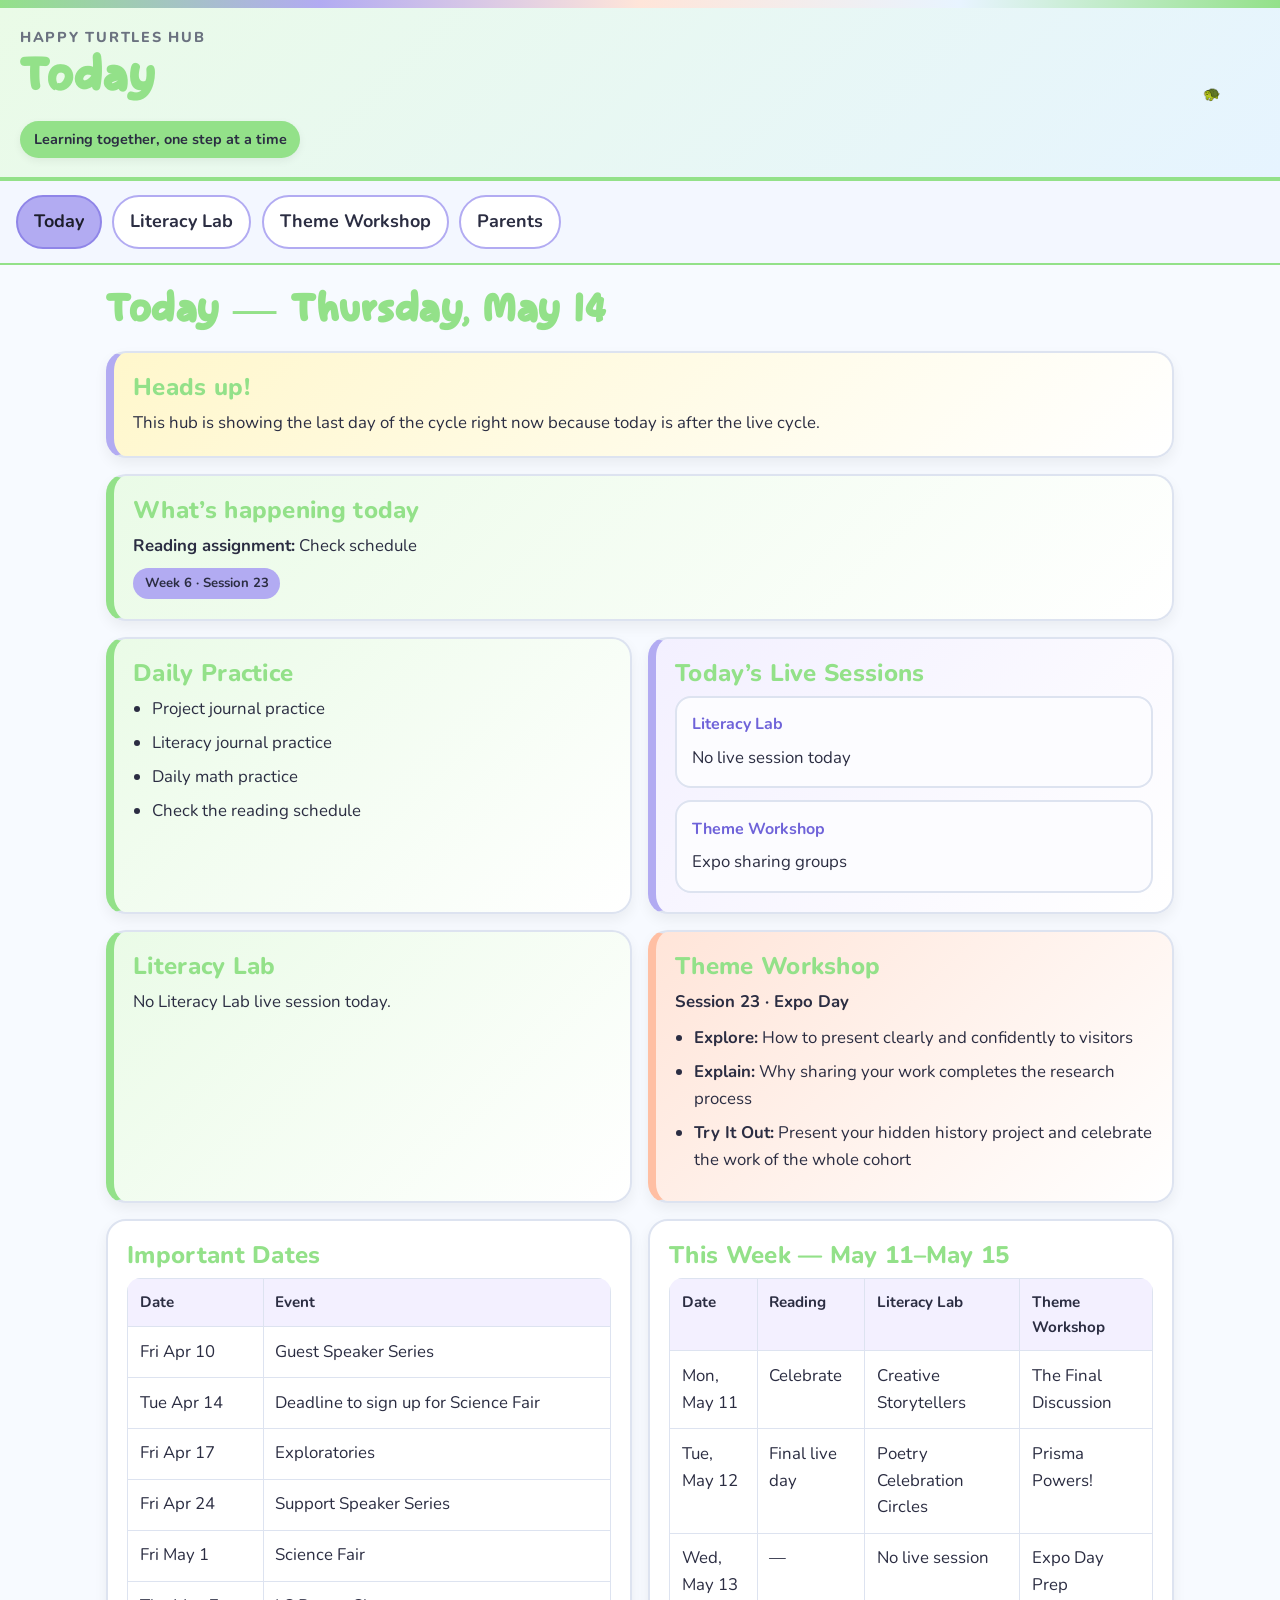
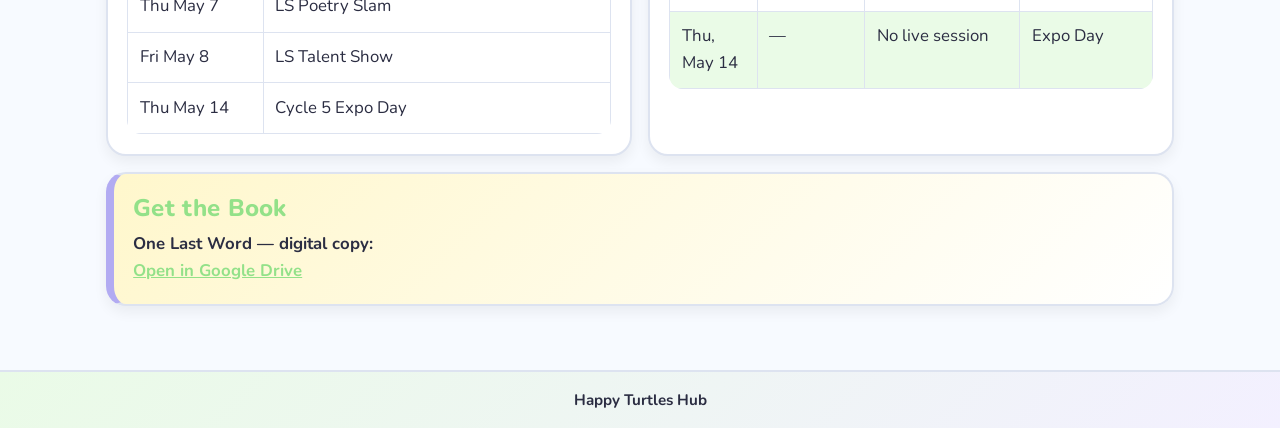
==== commit f85bc184: "Bust CSS cache" ====
--- a/index.html
+++ b/index.html
@@ -5,7 +5,7 @@
   <meta name="viewport" content="width=device-width, initial-scale=1.0" />
   <title>Happy Turtles Hub — Today</title>
   <link href="https://fonts.googleapis.com/css2?family=Nunito:wght@400;600;700;800&display=swap" rel="stylesheet">
-  <link rel="stylesheet" href="style.css" />
+<link rel="stylesheet" href="style.css?v=2" />
 </head>
 <body data-page="today">
   <div class="top-bar"></div>
--- a/style.css
+++ b/style.css
@@ -382,4 +382,249 @@
     padding: 0.6rem;
     font-size: 0.92rem;
   }
+
+  /* ===== Literacy page custom sections ===== */
+
+.lit-card {
+  background: #ffffff;
+  border: 2px solid #dfe4ef;
+  border-radius: 20px;
+  overflow: hidden;
+  box-shadow: 0 6px 14px rgba(0, 0, 0, 0.05);
+  margin-bottom: 1.25rem;
+}
+
+.lit-card-header {
+  background: #b46636;
+  color: white;
+  padding: 0.9rem 1.1rem;
+  font-family: "Nunito", Arial, sans-serif;
+  font-size: 1.35rem;
+  font-weight: 800;
+}
+
+.lit-card-body {
+  padding: 0;
+  background: #fff;
+}
+
+.reading-calendar-wrap {
+  overflow-x: auto;
+}
+
+.reading-calendar {
+  width: 100%;
+  border-collapse: collapse;
+  min-width: 700px;
+}
+
+.reading-calendar th {
+  background: #c67843;
+  color: #fff;
+  text-align: center;
+  font-size: 0.92rem;
+  font-weight: 800;
+  padding: 0.8rem 0.5rem;
+  border: 1px solid #c88a5f;
+}
+
+.reading-calendar td {
+  background: #fff;
+  text-align: center;
+  vertical-align: top;
+  padding: 0.65rem 0.5rem;
+  border: 1px solid #e6d8ca;
+  min-width: 120px;
+}
+
+.reading-date {
+  display: block;
+  font-size: 0.9rem;
+  color: #7a7065;
+  margin-bottom: 0.2rem;
+}
+
+.reading-pages {
+  display: block;
+  font-size: 1rem;
+  font-weight: 800;
+  color: #8a4d1f;
+}
+
+.reading-note {
+  display: block;
+  font-size: 0.92rem;
+  color: #6d8e87;
+  font-style: italic;
+}
+
+.reading-done {
+  display: block;
+  font-size: 0.92rem;
+  color: #a8adb8;
+}
+
+.reading-today {
+  background: #f8efe7 !important;
+}
+
+.reading-today .reading-date {
+  color: #a85628;
+  font-weight: 800;
+}
+
+.schedule-wrap {
+  border: 2px solid #dfe4ef;
+  border-radius: 20px;
+  overflow: hidden;
+  background: #fff;
+  box-shadow: 0 6px 14px rgba(0, 0, 0, 0.05);
+}
+
+.schedule-header {
+  background: #243b63;
+  color: white;
+  padding: 0.95rem 1.15rem;
+  font-family: "Nunito", Arial, sans-serif;
+  font-size: 1.3rem;
+  font-weight: 800;
+}
+
+.week-block {
+  border-top: 1px solid #d7dde9;
+}
+
+.week-block:first-of-type {
+  border-top: none;
+}
+
+.week-label {
+  background: #eef2f8;
+  color: #29456f;
+  font-size: 0.92rem;
+  font-weight: 800;
+  text-transform: uppercase;
+  letter-spacing: 0.06em;
+  padding: 0.55rem 0.9rem;
+  border-top: 1px solid #d7dde9;
+  border-bottom: 1px solid #d7dde9;
+}
+
+.schedule-row {
+  display: grid;
+  grid-template-columns: 90px 1fr;
+  border-bottom: 1px solid #e3e8f0;
+}
+
+.schedule-row:last-child {
+  border-bottom: none;
+}
+
+.schedule-day {
+  padding: 0.8rem 0.65rem;
+  background: #fff;
+  border-right: 1px solid #e3e8f0;
+  font-size: 0.95rem;
+  font-weight: 800;
+  color: #5c6475;
+  text-transform: uppercase;
+  line-height: 1.25;
+}
+
+.schedule-main {
+  padding: 0.7rem 0.8rem;
+  background: #fff;
+}
+
+.schedule-title-line {
+  font-size: 1.06rem;
+  color: #1f2b42;
+  margin-bottom: 0.18rem;
+}
+
+.session-num {
+  font-weight: 900;
+  color: #113f2c;
+  margin-right: 0.35rem;
+}
+
+.schedule-sub {
+  font-size: 0.95rem;
+  color: #7a7065;
+}
+
+.schedule-today .schedule-day,
+.schedule-today .schedule-main {
+  background: #eef8ee;
+}
+
+.tag {
+  display: inline-block;
+  font-size: 0.74rem;
+  font-weight: 800;
+  padding: 0.15rem 0.45rem;
+  border-radius: 999px;
+  margin-left: 0.35rem;
+  vertical-align: middle;
+}
+
+.tag-breakout {
+  background: #f6ead8;
+  color: #9b621f;
+}
+
+.tag-jam {
+  background: #efe5ff;
+  color: #6f49b6;
+}
+
+.tag-feedback {
+  background: #f8efd9;
+  color: #9f7300;
+}
+
+.tag-celebrate {
+  background: #ffe7d6;
+  color: #a3552b;
+}
+
+@media (max-width: 700px) {
+  .schedule-row {
+    grid-template-columns: 1fr;
+  }
+
+  .schedule-day {
+    border-right: none;
+    border-bottom: 1px solid #e3e8f0;
+  }
+
+  .lit-card-header,
+  .schedule-header {
+    font-size: 1.15rem;
+  }
+}
+
+/* Auto-highlight current date */
+.reading-calendar td.is-today {
+  background: #f8efe7 !important;
+  box-shadow: inset 0 0 0 3px #b46636;
+}
+
+.reading-calendar td.is-today .reading-date {
+  color: #a85628;
+  font-weight: 800;
+}
+
+.schedule-row.is-today .schedule-day,
+.schedule-row.is-today .schedule-main {
+  background: #eef8ee;
+}
+
+.schedule-row.is-today .schedule-day {
+  box-shadow: inset 4px 0 0 #61C96B;
+}
+
+.schedule-row.is-today .schedule-title-line {
+  font-weight: 800;
+}
 }
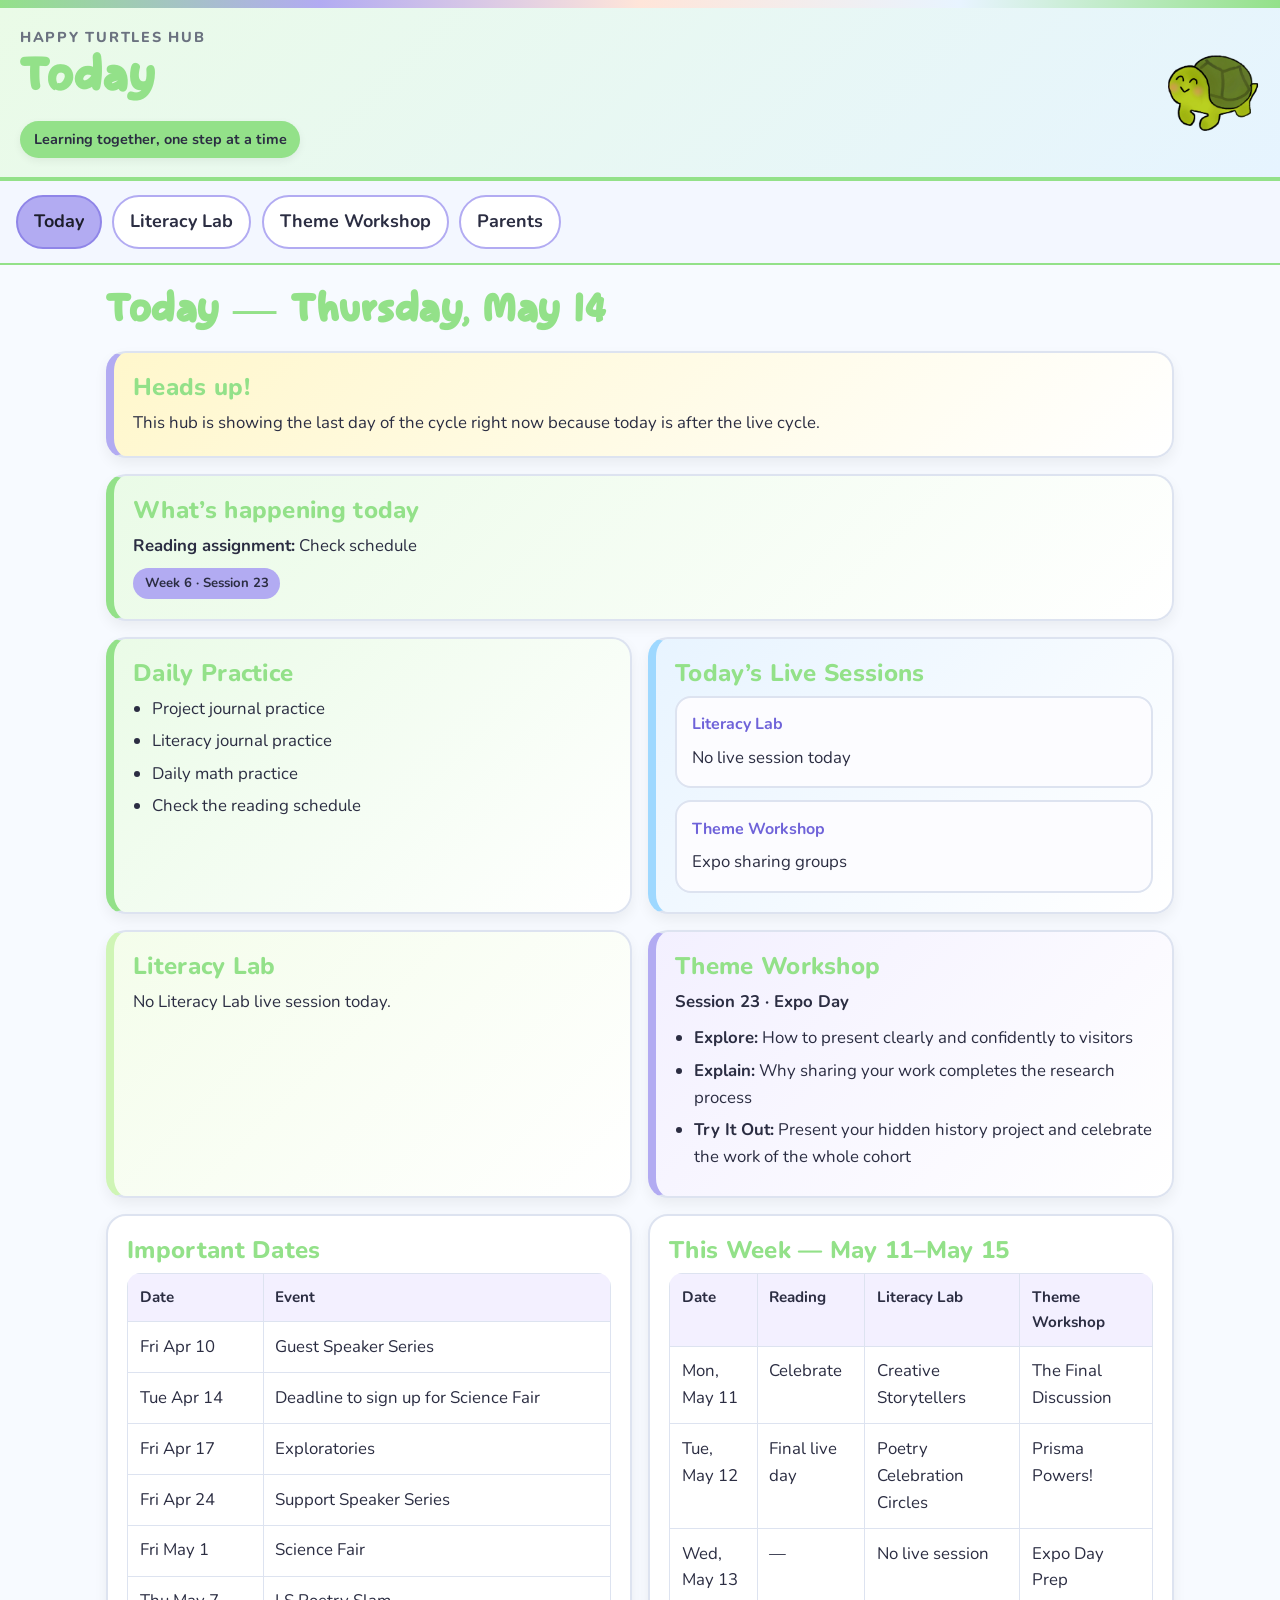
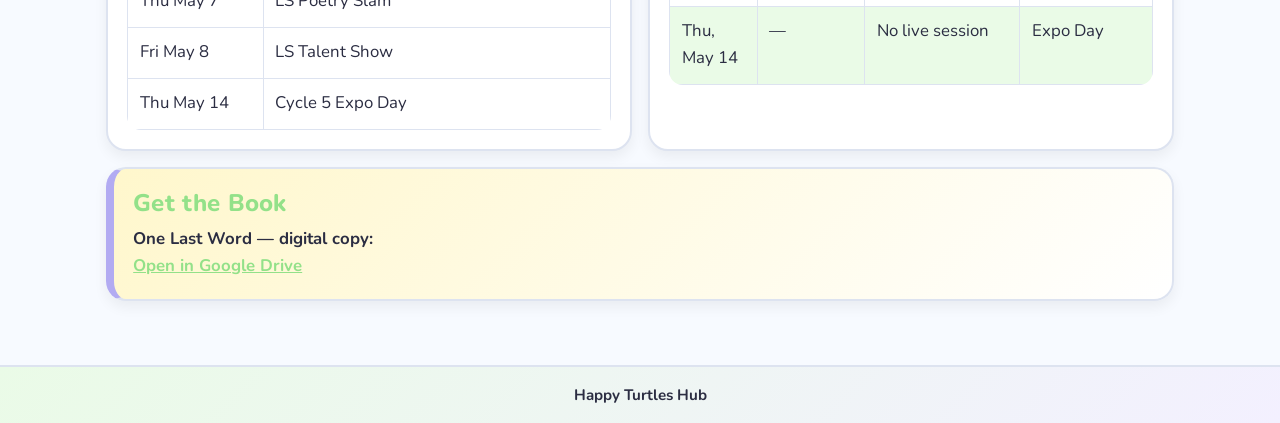
==== commit a9b4b7e3: "Updated homepage cards to pastel color system" ====
--- a/index.html
+++ b/index.html
@@ -45,7 +45,7 @@
         <ul class="pretty-list" id="dailyPracticeList"></ul>
       </div>
 
-      <div class="card lavender-card">
+      <div class="card blue-card">
         <h3 class="section-title">Today’s Live Sessions</h3>
         <div class="info-box">
           <h3>Literacy Lab</h3>
@@ -59,12 +59,12 @@
     </section>
 
     <section class="grid-2">
-      <div class="card green-card" id="litOverviewCard">
+      <div class="card lit-card-soft" id="litOverviewCard">
         <h3 class="section-title">Literacy Lab</h3>
         <div id="litOverviewContent"></div>
       </div>
 
-      <div class="card mauve-card" id="themeOverviewCard">
+      <div class="card theme-card-soft" id="themeOverviewCard">
         <h3 class="section-title">Theme Workshop</h3>
         <div id="themeOverviewContent"></div>
       </div>
--- a/style.css
+++ b/style.css
@@ -1,6 +1,6 @@
 @font-face {
-  font-family: 'TurtleBubble';
-  src: url('fonts/KinderChildKawaiiBubble-WpnAz.otf') format('opentype');
+  font-family: "TurtleBubble";
+  src: url("fonts/KinderChildKawaiiBubble-WpnAz.otf") format("opentype");
 }
 
 * {
@@ -10,28 +10,27 @@
 }
 
 :root {
-  --green-light: #93E189;
-  --green-medium: #61C96B;
-  --green-dark: #3FA34D;
-
-  --lavender: #B2ABF2;
-  --lavender-dark: #8F85E8;
-  --lavender-light: #F3F0FF;
-
-  --mint: #EAFBE7;
-  --peach: #FFE5D9;
-  --sky: #E8F4FF;
-  --butter: #FFF7CC;
-  --pink: #FFE8F3;
+  --green-light: #93e189;
+  --green-medium: #61c96b;
+  --green-dark: #3fa34d;
+
+  --lavender: #b2abf2;
+  --lavender-dark: #8f85e8;
+  --lavender-light: #f3f0ff;
+
+  --mint: #eafbe7;
+  --peach: #ffe5d9;
+  --sky: #e8f4ff;
+  --butter: #fff7cc;
 
   --white: #ffffff;
-  --offwhite: #F7FAFF;
-  --text: #2B2D42;
-  --muted: #6B7280;
-  --border: #DDE3F0;
-
-  --heading-font: 'TurtleBubble', cursive;
-  --body-font: Arial, Helvetica, sans-serif;
+  --offwhite: #f7faff;
+  --text: #2b2d42;
+  --muted: #6b7280;
+  --border: #dde3f0;
+
+  --heading-font: "TurtleBubble", cursive;
+  --body-font: "Nunito", Arial, sans-serif;
 }
 
 html {
@@ -39,8 +38,8 @@
 }
 
 body {
-  font-family: "Nunito", Arial, sans-serif;
-  font-size: 18px; /* bigger base text */
+  font-family: var(--body-font);
+  font-size: 18px;
   background: var(--offwhite);
   color: var(--text);
   line-height: 1.6;
@@ -68,7 +67,7 @@
 }
 
 .site-header {
-  background: linear-gradient(135deg, #EAFBE7, #E6F4FF);
+  background: linear-gradient(135deg, #eafbe7, #e6f4ff);
   color: var(--text);
   padding: 1.15rem 1.25rem;
   display: flex;
@@ -115,7 +114,7 @@
 }
 
 .main-nav {
-  background: #F3F7FF;
+  background: #f3f7ff;
   display: flex;
   flex-wrap: wrap;
   gap: 0.65rem;
@@ -136,12 +135,12 @@
 
 .main-nav a:hover {
   background: var(--green-light);
-  color: var(--green-light);
+  color: var(--text);
 }
 
 .main-nav a.active {
   background: var(--lavender);
-  color: #1D1E2C;
+  color: #1d1e2c;
   border-color: var(--lavender-dark);
 }
 
@@ -167,7 +166,7 @@
   background: var(--white);
   border: 2px solid var(--border);
   border-radius: 20px;
-  padding: 1rem;
+  padding: 1.2rem;
   margin-bottom: 1rem;
   box-shadow: 0 6px 14px rgba(0, 0, 0, 0.06);
 }
@@ -187,36 +186,9 @@
   font-size: 1.5rem;
   font-weight: 800;
   color: var(--green-light);
-  margin-bottom: 0.65rem;
+  margin-bottom: 0.5rem;
   line-height: 1.25;
   letter-spacing: 0.3px;
-}
-
-p, li, td {
-  font-size: 1.05rem;
-}
-
-th {
-  font-size: 0.95rem;
-}
-
-.small {
-  font-size: 0.9rem;
-}
-
-.card,
-.hero-card,
-.table-card,
-.notice {
-  padding: 1.2rem;
-}
-
-.section-title {
-  margin-bottom: 0.5rem;
-}
-
-ul.pretty-list li {
-  margin-bottom: 0.35rem;
 }
 
 .subtle {
@@ -250,7 +222,7 @@
 }
 
 .info-box {
-  background: #FCFCFF;
+  background: #fcfcff;
   border: 2px solid var(--border);
   border-radius: 16px;
   padding: 0.9rem;
@@ -259,7 +231,7 @@
 .info-box h3 {
   font-size: 1rem;
   margin-bottom: 0.45rem;
-  color: #6F63D9;
+  color: #6f63d9;
 }
 
 ul.pretty-list {
@@ -267,7 +239,21 @@
 }
 
 ul.pretty-list li {
-  margin-bottom: 0.45rem;
+  margin-bottom: 0.35rem;
+}
+
+p,
+li,
+td {
+  font-size: 1.05rem;
+}
+
+th {
+  font-size: 0.95rem;
+}
+
+.small {
+  font-size: 0.9rem;
 }
 
 .table-wrap {
@@ -300,18 +286,37 @@
 }
 
 .mauve-card {
-  border-left: 8px solid #FFBFA3;
+  border-left: 8px solid #ffbfa3;
   background: linear-gradient(135deg, var(--peach), var(--white));
 }
 
 .navy-card {
+  border-left: 8px solid #9ed8ff;
+  background: linear-gradient(135deg, var(--sky), var(--white));
+}
+
+/* 💚 Daily Practice */
+.green-card {
+  border-left: 8px solid #93E189;
+  background: linear-gradient(135deg, #EAFBE7, #ffffff);
+}
+
+/* 💙 Live Sessions */
+.blue-card {
   border-left: 8px solid #9ED8FF;
-  background: linear-gradient(135deg, var(--sky), var(--white));
-}
-
-.green-card {
-  border-left: 8px solid var(--green-light);
-  background: linear-gradient(135deg, var(--mint), var(--white));
+  background: linear-gradient(135deg, #E8F4FF, #ffffff);
+}
+
+/* 💛 Literacy Lab */
+.lit-card-soft {
+  border-left: 8px solid #CFF5B5;
+  background: linear-gradient(135deg, #F4FDEB, #ffffff);
+}
+
+/* 💜 Theme Workshop */
+.theme-card-soft {
+  border-left: 8px solid #B2ABF2;
+  background: linear-gradient(135deg, #F3F0FF, #ffffff);
 }
 
 .lavender-card {
@@ -329,61 +334,7 @@
   font-weight: 700;
 }
 
-.small {
-  font-size: 0.85rem;
-}
-
-@media (max-width: 800px) {
-  .grid-2,
-  .grid-3 {
-    grid-template-columns: 1fr;
-  }
-}
-
-@media (max-width: 700px) {
-  .site-header {
-    align-items: flex-start;
-    padding: 1rem;
-  }
-
-  .branding h1 {
-    font-size: 2.5rem;
-    letter-spacing: 1.5px;
-  }
-
-  .page-title {
-    font-size: 2.2rem;
-    letter-spacing: 1px;
-  }
-
-  .section-title {
-    font-size: 1.3rem;
-  }
-
-  .logo-wrap img {
-    width: 72px;
-  }
-
-  .main-nav {
-    flex-direction: column;
-    align-items: stretch;
-  }
-
-  .main-nav a {
-    text-align: center;
-  }
-
-  .container {
-    padding: 1rem 0.85rem 2rem;
-  }
-
-  th,
-  td {
-    padding: 0.6rem;
-    font-size: 0.92rem;
-  }
-
-  /* ===== Literacy page custom sections ===== */
+/* ===== Literacy + Theme custom sections ===== */
 
 .lit-card {
   background: #ffffff;
@@ -392,14 +343,15 @@
   overflow: hidden;
   box-shadow: 0 6px 14px rgba(0, 0, 0, 0.05);
   margin-bottom: 1.25rem;
+    border: 2px solid var(--lavender);
 }
 
 .lit-card-header {
-  background: #b46636;
-  color: white;
+  background: linear-gradient(135deg, var(--lavender), var(--lavender-light));
+  color: var(--text);
   padding: 0.9rem 1.1rem;
   font-family: "Nunito", Arial, sans-serif;
-  font-size: 1.35rem;
+  font-size: 1.2rem;
   font-weight: 800;
 }
 
@@ -419,36 +371,39 @@
 }
 
 .reading-calendar th {
-  background: #c67843;
-  color: #fff;
+  background: var(--lavender-light);
+  color: var(--text);
   text-align: center;
   font-size: 0.92rem;
   font-weight: 800;
   padding: 0.8rem 0.5rem;
-  border: 1px solid #c88a5f;
+  border: 1px solid var(--border);
 }
 
 .reading-calendar td {
   background: #fff;
   text-align: center;
   vertical-align: top;
-  padding: 0.65rem 0.5rem;
+  padding: 0.55rem 0.45rem;
   border: 1px solid #e6d8ca;
   min-width: 120px;
 }
 
 .reading-date {
   display: block;
-  font-size: 0.9rem;
+  font-size: 0.78rem;
+  line-height: 1.1;
   color: #7a7065;
-  margin-bottom: 0.2rem;
+  margin-bottom: 0.18rem;
+  text-align: center;
 }
 
 .reading-pages {
   display: block;
   font-size: 1rem;
   font-weight: 800;
-  color: #8a4d1f;
+  color: var(--green-medium);
+  text-align: center;
 }
 
 .reading-note {
@@ -456,21 +411,14 @@
   font-size: 0.92rem;
   color: #6d8e87;
   font-style: italic;
+  text-align: center;
 }
 
 .reading-done {
   display: block;
-  font-size: 0.92rem;
+  font-size: 0.9rem;
   color: #a8adb8;
-}
-
-.reading-today {
-  background: #f8efe7 !important;
-}
-
-.reading-today .reading-date {
-  color: #a85628;
-  font-weight: 800;
+  text-align: center;
 }
 
 .schedule-wrap {
@@ -479,6 +427,7 @@
   overflow: hidden;
   background: #fff;
   box-shadow: 0 6px 14px rgba(0, 0, 0, 0.05);
+  margin-bottom: 1.25rem;
 }
 
 .schedule-header {
@@ -486,7 +435,7 @@
   color: white;
   padding: 0.95rem 1.15rem;
   font-family: "Nunito", Arial, sans-serif;
-  font-size: 1.3rem;
+  font-size: 1.2rem;
   font-weight: 800;
 }
 
@@ -501,7 +450,7 @@
 .week-label {
   background: #eef2f8;
   color: #29456f;
-  font-size: 0.92rem;
+  font-size: 0.88rem;
   font-weight: 800;
   text-transform: uppercase;
   letter-spacing: 0.06em;
@@ -524,7 +473,7 @@
   padding: 0.8rem 0.65rem;
   background: #fff;
   border-right: 1px solid #e3e8f0;
-  font-size: 0.95rem;
+  font-size: 0.9rem;
   font-weight: 800;
   color: #5c6475;
   text-transform: uppercase;
@@ -537,7 +486,7 @@
 }
 
 .schedule-title-line {
-  font-size: 1.06rem;
+  font-size: 1rem;
   color: #1f2b42;
   margin-bottom: 0.18rem;
 }
@@ -549,46 +498,118 @@
 }
 
 .schedule-sub {
-  font-size: 0.95rem;
+  font-size: 0.92rem;
   color: #7a7065;
-}
-
-.schedule-today .schedule-day,
-.schedule-today .schedule-main {
-  background: #eef8ee;
 }
 
 .tag {
   display: inline-block;
-  font-size: 0.74rem;
-  font-weight: 800;
-  padding: 0.15rem 0.45rem;
+  font-size: 0.72rem;
+  font-weight: 800;
+  padding: 0.18rem 0.5rem;
   border-radius: 999px;
   margin-left: 0.35rem;
   vertical-align: middle;
 }
 
+/* 💙 Breakouts */
 .tag-breakout {
-  background: #f6ead8;
-  color: #9b621f;
-}
-
+  background: #E6F2FF;
+  color: #2F6DB3;
+}
+
+/* 💜 Jam */
 .tag-jam {
-  background: #efe5ff;
-  color: #6f49b6;
-}
-
+  background: #F0EBFF;
+  color: #6F63D9;
+}
+
+/* 🟡 Feedback */
 .tag-feedback {
-  background: #f8efd9;
-  color: #9f7300;
-}
-
-.tag-celebrate {
-  background: #ffe7d6;
-  color: #a3552b;
+  background: #FFF4CC;
+  color: #B38A00;
+}
+
+/* 💖 Celebrate / Expo / Prep */
+.tag-celebrate,
+.tag-expo,
+.tag-prep {
+  background: #FFE6F0;
+  color: #B34D7A;
+}
+.reading-calendar td.is-today {
+  background: #f8efe7 !important;
+  box-shadow: inset 0 0 0 3px var(--green-medium);
+}
+
+.reading-calendar td.is-today .reading-date {
+color: var(--green-medium);
+  font-weight: 800;
+}
+
+.schedule-row.is-today .schedule-day,
+.schedule-row.is-today .schedule-main {
+  background: #eef8ee;
+}
+
+.schedule-row.is-today .schedule-day {
+  box-shadow: inset 4px 0 0 #61c96b;
+}
+
+.schedule-row.is-today .schedule-title-line {
+  font-weight: 800;
+}
+
+@media (max-width: 800px) {
+  .grid-2,
+  .grid-3 {
+    grid-template-columns: 1fr;
+  }
 }
 
 @media (max-width: 700px) {
+  .site-header {
+    align-items: flex-start;
+    padding: 1rem;
+  }
+
+  .branding h1 {
+    font-size: 2.5rem;
+    letter-spacing: 1.5px;
+  }
+
+  .page-title {
+    font-size: 2.2rem;
+    letter-spacing: 1px;
+  }
+
+  .section-title {
+    font-size: 1.3rem;
+  }
+
+  .logo-wrap img {
+    width: 72px;
+  }
+
+  .main-nav {
+    flex-direction: column;
+    align-items: stretch;
+  }
+
+  .main-nav a {
+    text-align: center;
+  }
+
+  .container {
+    padding: 1rem 0.85rem 2rem;
+  }
+
+  th,
+  td {
+    padding: 0.6rem;
+    font-size: 0.92rem;
+  }
+
   .schedule-row {
     grid-template-columns: 1fr;
   }
@@ -600,31 +621,107 @@
 
   .lit-card-header,
   .schedule-header {
-    font-size: 1.15rem;
-  }
-}
-
-/* Auto-highlight current date */
-.reading-calendar td.is-today {
-  background: #f8efe7 !important;
-  box-shadow: inset 0 0 0 3px #b46636;
-}
-
-.reading-calendar td.is-today .reading-date {
-  color: #a85628;
-  font-weight: 800;
-}
-
-.schedule-row.is-today .schedule-day,
-.schedule-row.is-today .schedule-main {
-  background: #eef8ee;
-}
-
-.schedule-row.is-today .schedule-day {
-  box-shadow: inset 4px 0 0 #61C96B;
-}
-
-.schedule-row.is-today .schedule-title-line {
-  font-weight: 800;
-}
+    font-size: 1.05rem;
+  }
+}
+
+/* ===== Parents page cards ===== */
+
+.parent-grid {
+  display: grid;
+  grid-template-columns: 1fr 1fr;
+  gap: 1rem;
+}
+
+.skill-card {
+  background: var(--white);
+  border: 2px solid var(--border);
+  border-radius: 22px;
+  overflow: hidden;
+  box-shadow: 0 6px 14px rgba(0, 0, 0, 0.05);
+}
+
+.skill-head {
+  background: linear-gradient(135deg, #7fa8ff, var(--lavender));
+  color: var(--text);
+  padding: 0.9rem 1rem;
+  display: flex;
+  justify-content: space-between;
+  align-items: center;
+  gap: 0.75rem;
+  font-weight: 800;
+  font-size: 1.1rem;
+}
+
+.skill-head .small {
+  font-size: 0.92rem;
+  font-weight: 800;
+  color: #2b2d42;
+}
+
+.skill-body {
+  padding: 0.9rem;
+  background: #fff;
+}
+
+.skill-sec {
+  border: 1.5px solid var(--border);
+  border-radius: 16px;
+  padding: 0.85rem 0.9rem;
+  margin-bottom: 0.7rem;
+  background: #fff;
+}
+
+.skill-sec:last-child {
+  margin-bottom: 0;
+}
+
+.skill-sec.lit {
+  background: #edf9ea;
+  border-color: #cfe9c8;
+}
+
+.skill-sec.theme {
+  background: #f3ecff;
+  border-color: #d7c9f6;
+}
+
+.skill-title {
+  font-size: 0.85rem;
+  font-weight: 800;
+  text-transform: uppercase;
+  letter-spacing: 0.08em;
+  margin-bottom: 0.45rem;
+  color: #30415c;
+}
+
+.skill-list {
+  font-size: 1rem;
+  line-height: 1.55;
+  color: var(--text);
+}
+
+.skill-list strong {
+  color: var(--text);
+}
+
+.parent-grid .skill-card:nth-child(1) .skill-head,
+.parent-grid .skill-card:nth-child(4) .skill-head {
+  background: linear-gradient(135deg, #9fd7ff, #d8ecff);
+}
+
+.parent-grid .skill-card:nth-child(2) .skill-head,
+.parent-grid .skill-card:nth-child(5) .skill-head {
+  background: linear-gradient(135deg, #d9ccff, #efe9ff);
+}
+
+.parent-grid .skill-card:nth-child(3) .skill-head,
+.parent-grid .skill-card:nth-child(6) .skill-head {
+  background: linear-gradient(135deg, #b9efc3, #e8faec);
+}
+
+@media (max-width: 900px) {
+  .parent-grid {
+    grid-template-columns: 1fr;
+  }
 }
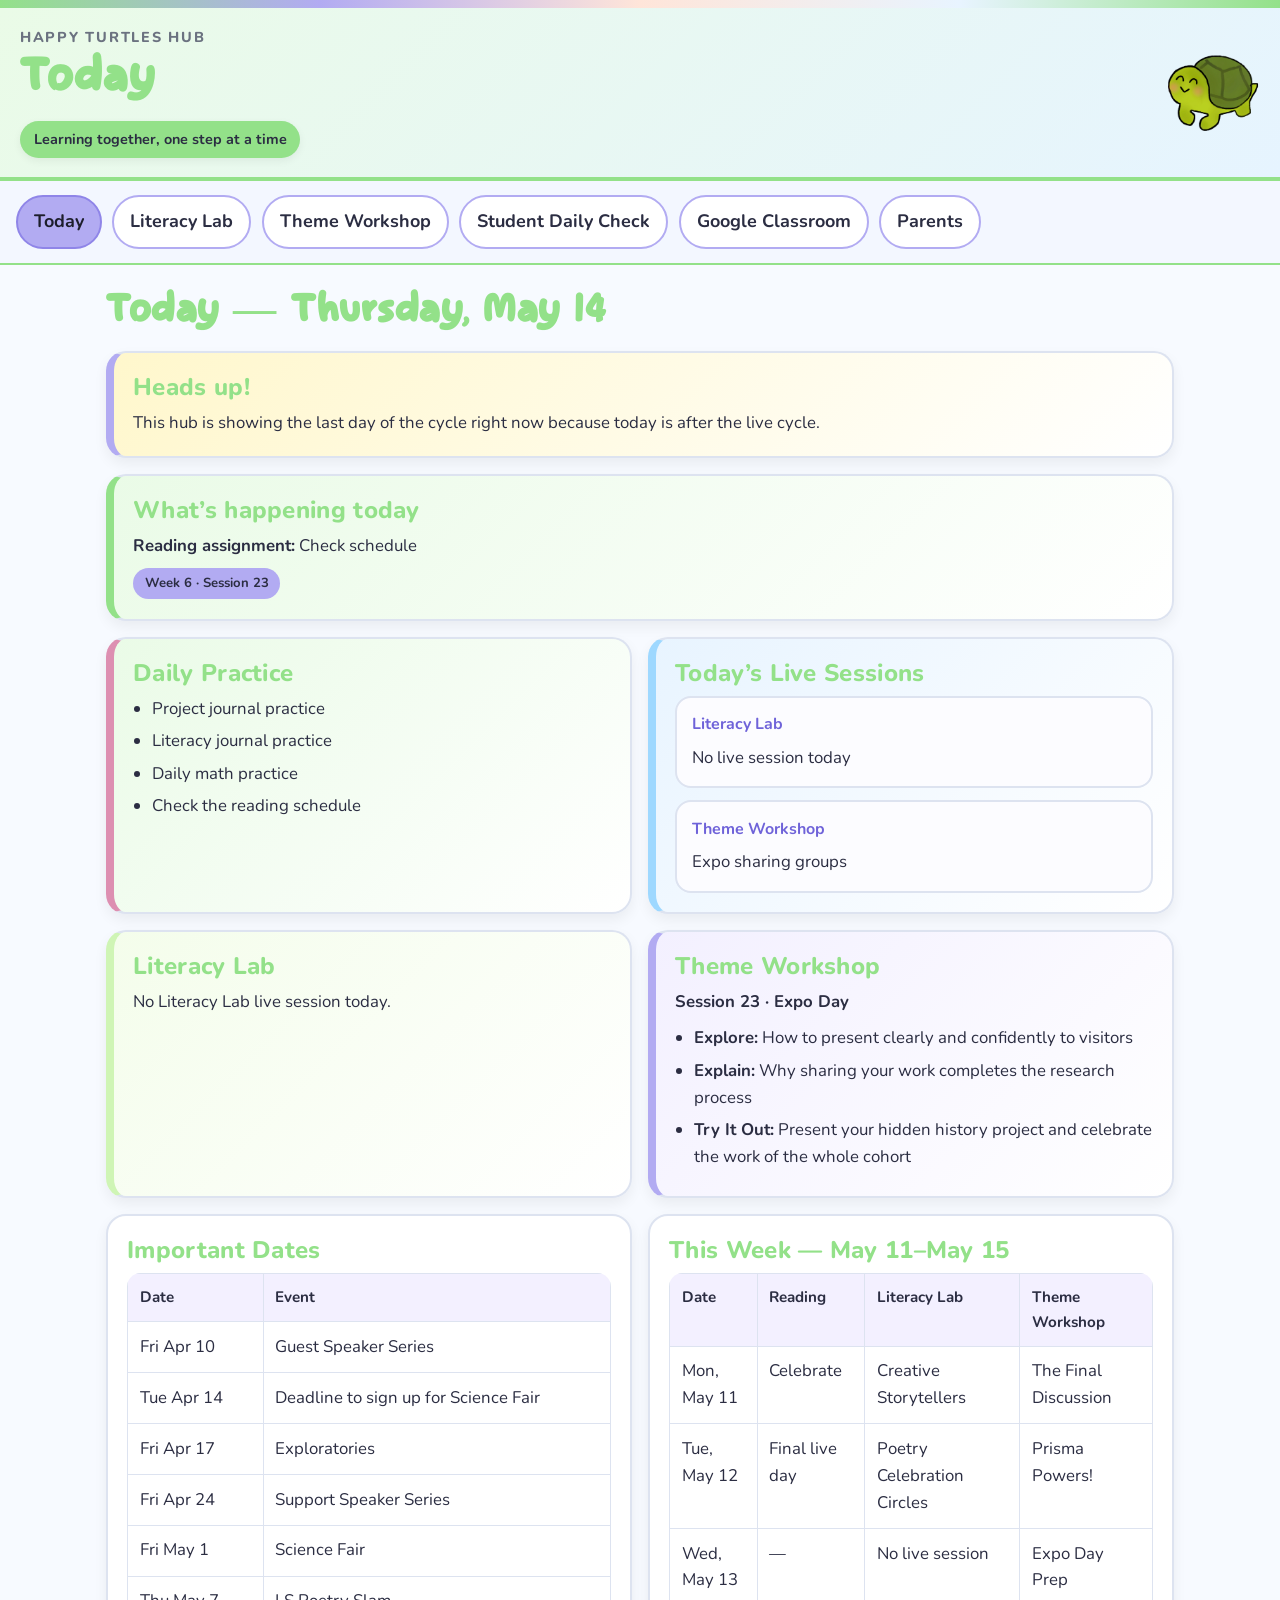
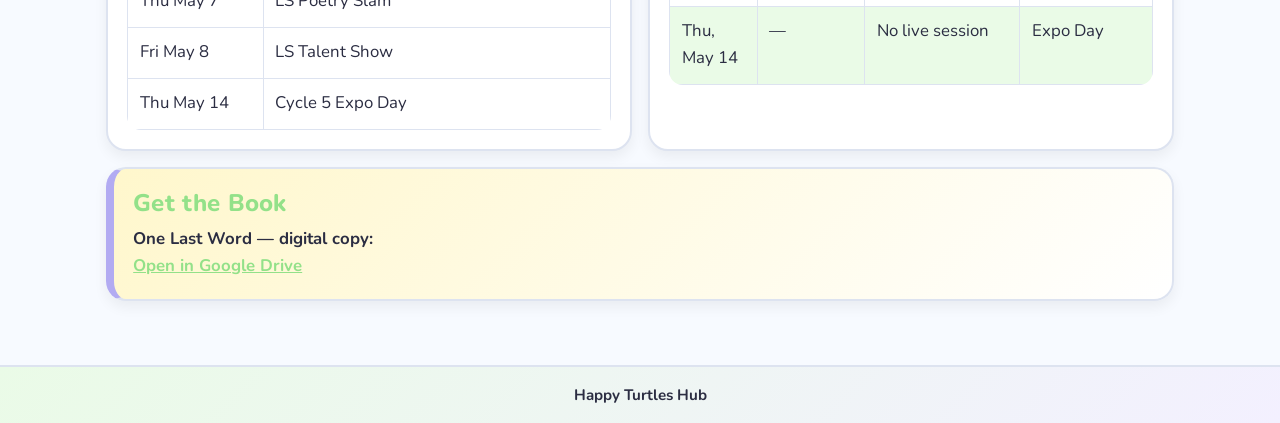
==== commit e50c2a71: "Added Daily Check link to navigation" ====
--- a/index.html
+++ b/index.html
@@ -25,6 +25,8 @@
     <a href="index.html" data-page="today">Today</a>
     <a href="literacy.html" data-page="literacy">Literacy Lab</a>
     <a href="theme.html" data-page="theme">Theme Workshop</a>
+    <a href="https://prisma-daily-check.web.app/student.html" target="_blank">Student Daily Check</a>
+    <a href="https://classroom.google.com/c/Nzc0MDk2MDExMjM1" target="_blank">Google Classroom</a>
     <a href="parents.html" data-page="parents">Parents</a>
   </nav>
 
--- a/style.css
+++ b/style.css
@@ -297,7 +297,7 @@
 
 /* 💚 Daily Practice */
 .green-card {
-  border-left: 8px solid #93E189;
+  border-left: 8px solid #dd8fb1;
   background: linear-gradient(135deg, #EAFBE7, #ffffff);
 }
 
@@ -724,4 +724,13 @@
   .parent-grid {
     grid-template-columns: 1fr;
   }
+}
+
+.card {
+  transition: transform 0.15s ease, box-shadow 0.15s ease;
+}
+
+.card:hover {
+  transform: translateY(-3px);
+  box-shadow: 0 10px 18px rgba(0,0,0,0.08);
 }
